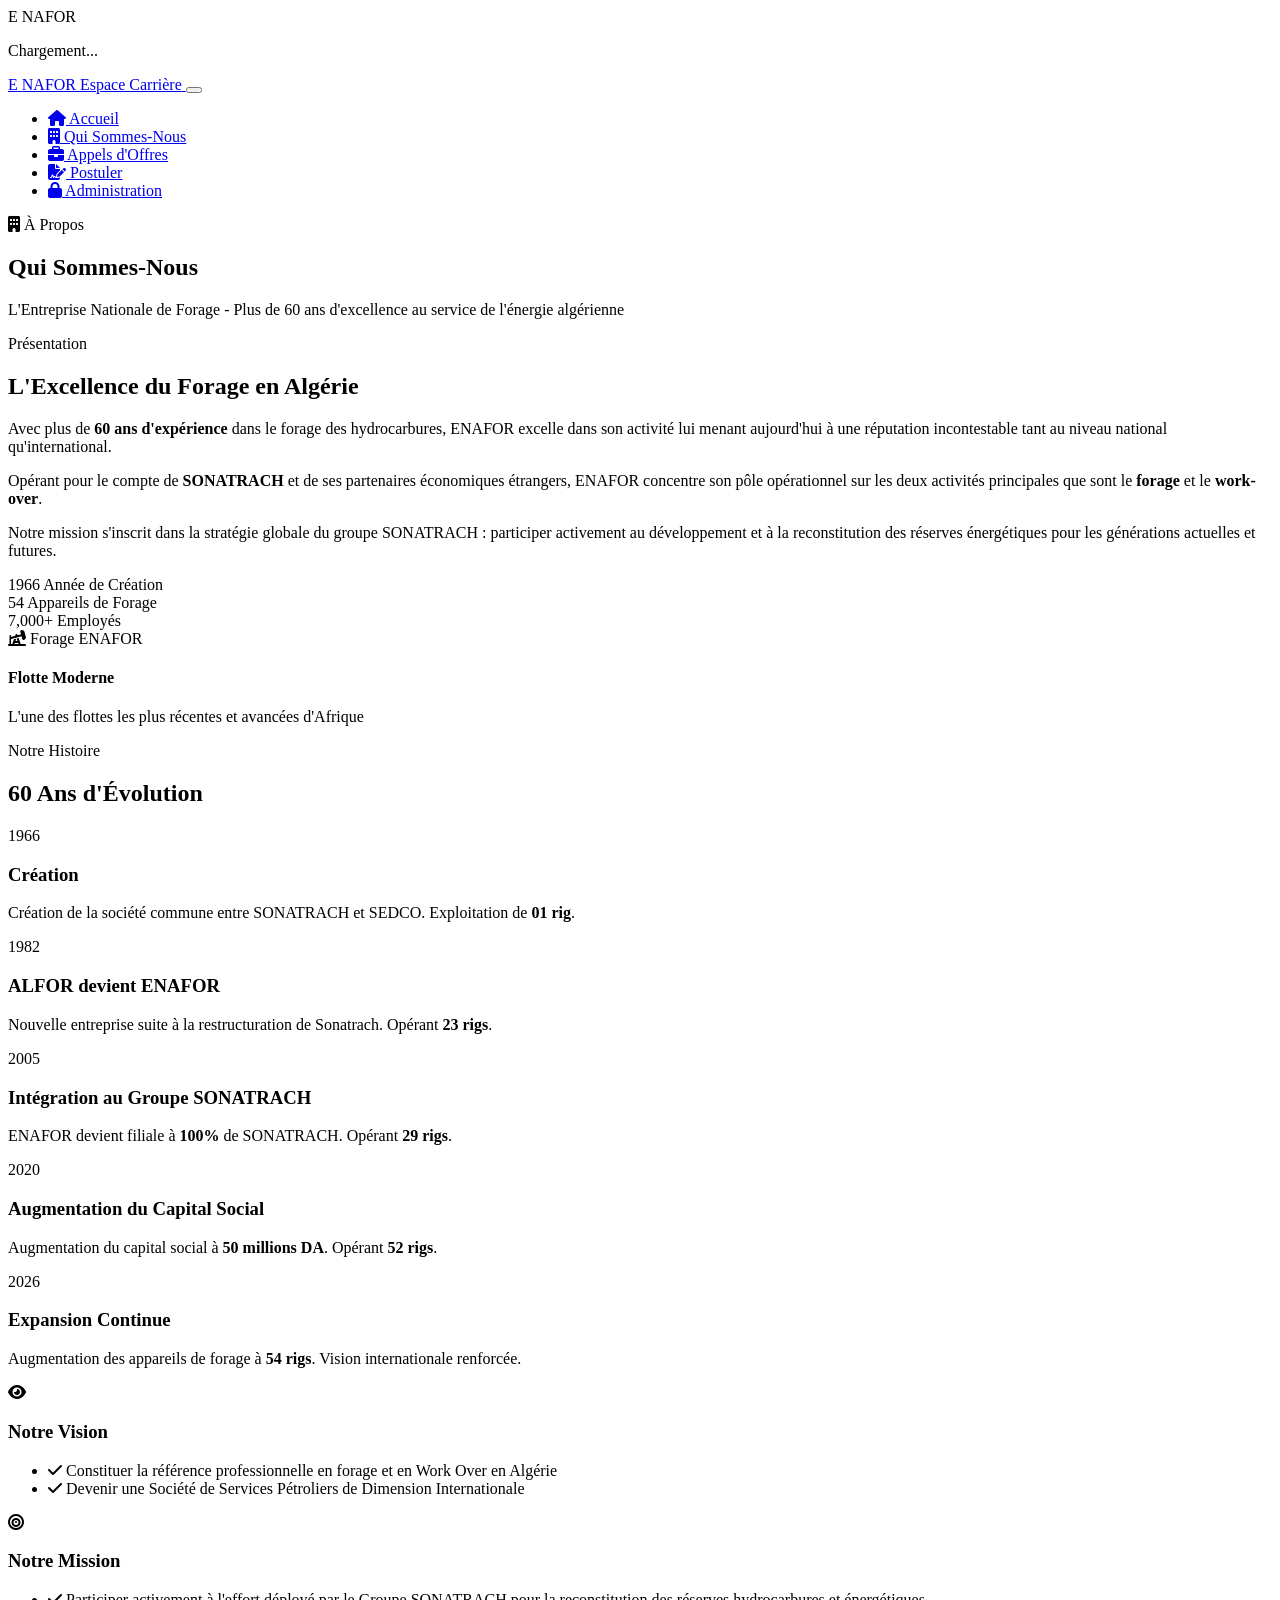
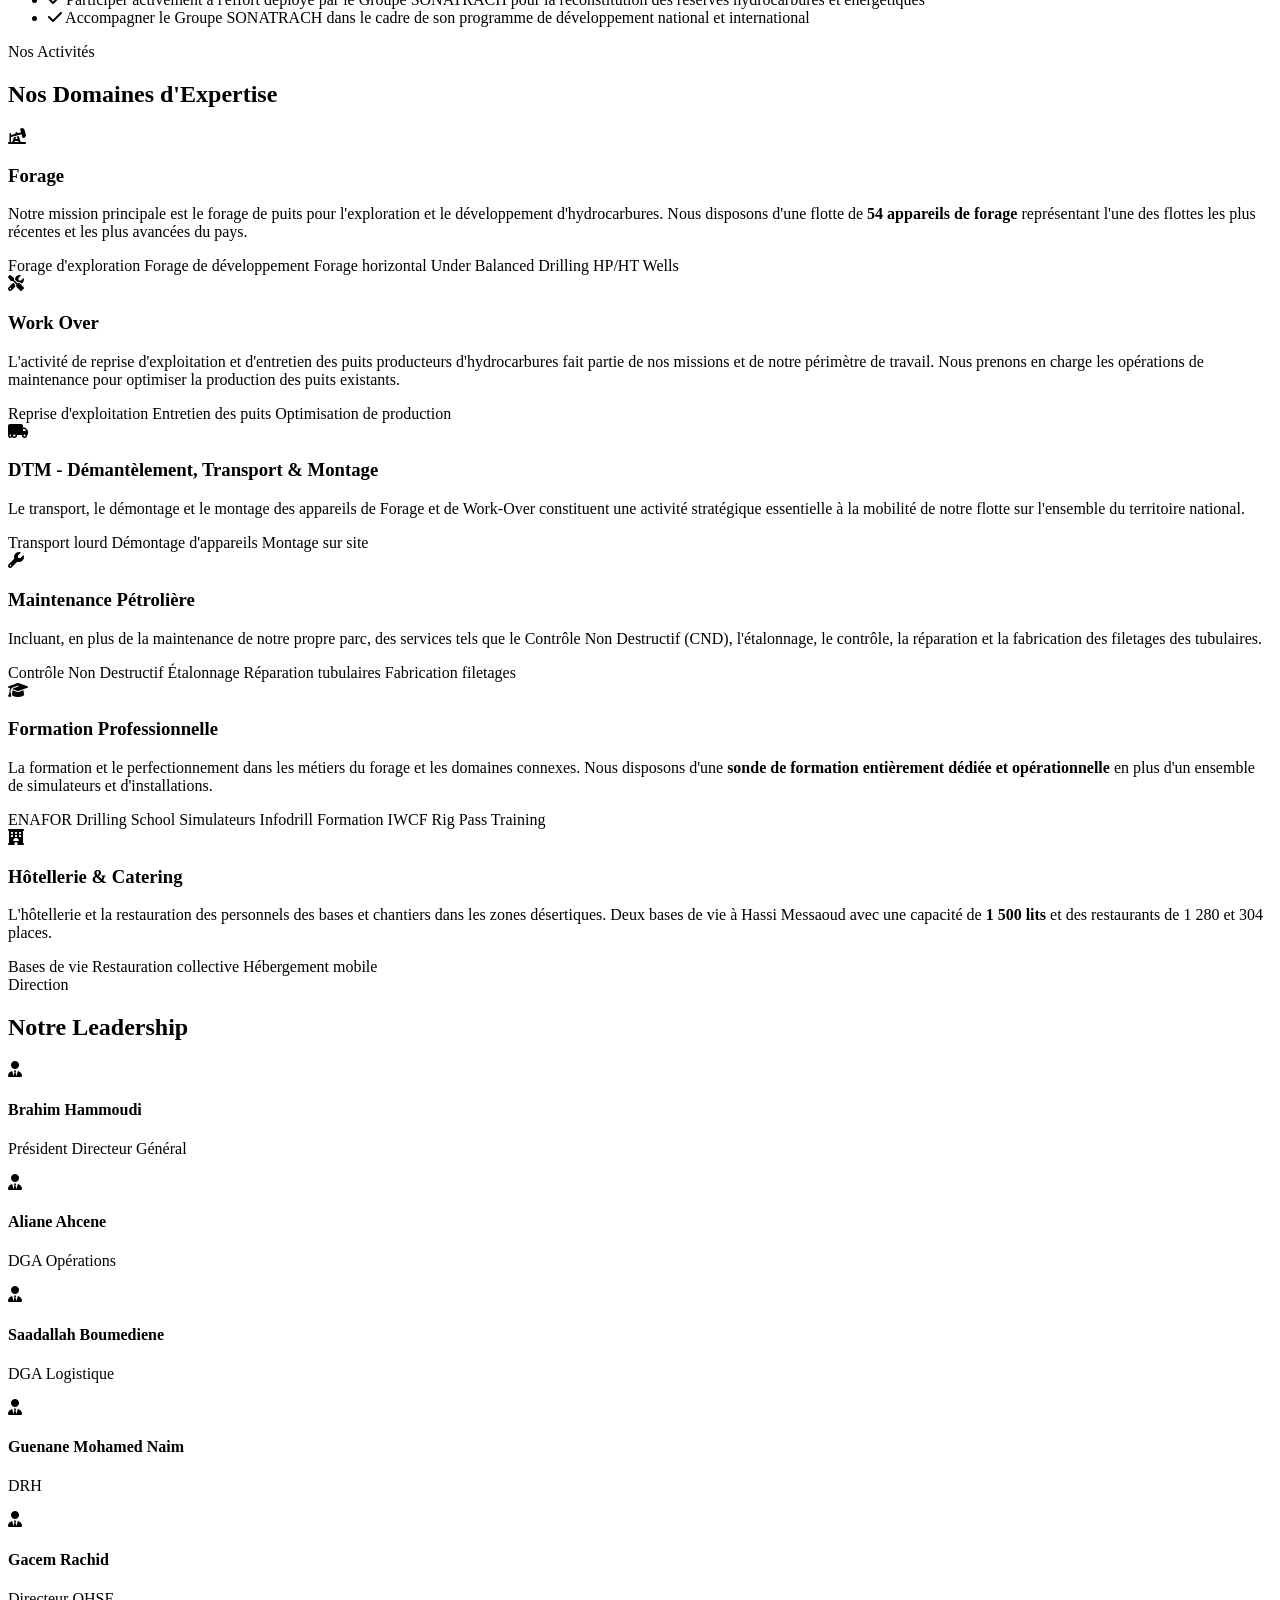
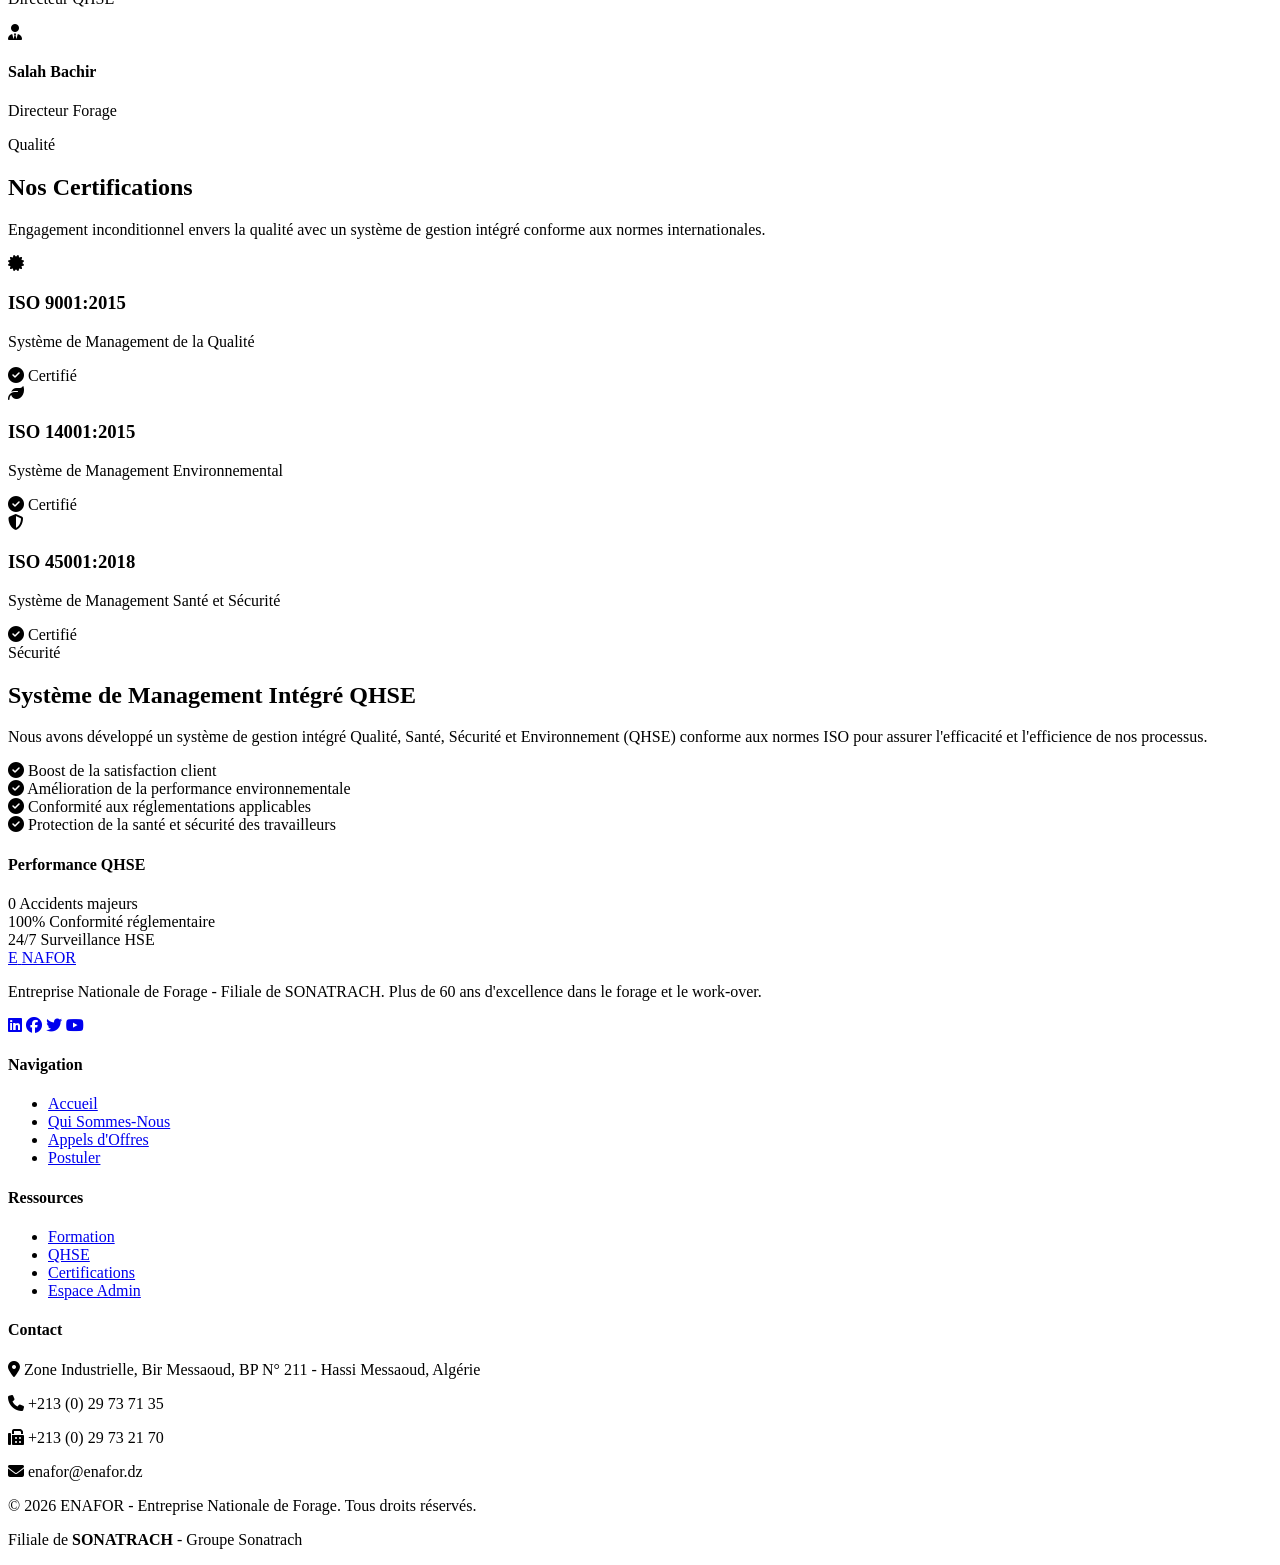
==== about.html @ 288dedeb "Add files via upload" ====
<!DOCTYPE html>
<html lang="fr">
<head>
    <meta charset="UTF-8">
    <meta name="viewport" content="width=device-width, initial-scale=1.0">
    <meta name="description" content="Découvrez ENAFOR - Entreprise Nationale de Forage. Notre histoire, mission, vision et valeurs. Filiale de SONATRACH depuis plus de 60 ans.">
    <meta name="keywords" content="ENAFOR, histoire, mission, vision, valeurs, SONATRACH, forage, Algérie">
    <title>Qui Sommes-Nous | ENAFOR - Espace Carrière</title>
    <link rel="stylesheet" href="css/style.css">
    <link rel="stylesheet" href="https://cdnjs.cloudflare.com/ajax/libs/font-awesome/6.4.0/css/all.min.css">
    <link href="https://fonts.googleapis.com/css2?family=Montserrat:wght@300;400;500;600;700;800&family=Open+Sans:wght@300;400;600;700&display=swap" rel="stylesheet">
</head>
<body>
    <!-- Loading Screen -->
    <div id="loading-screen">
        <div class="loader-container">
            <div class="loader-logo">
                <span class="logo-e">E</span>
                <span class="logo-text">NAFOR</span>
            </div>
            <div class="loader-bar">
                <div class="loader-progress"></div>
            </div>
            <p class="loader-text">Chargement...</p>
        </div>
    </div>

    <!-- Navigation -->
    <nav class="navbar" id="navbar">
        <div class="nav-container">
            <a href="index.html" class="nav-logo">
                <span class="logo-e">E</span>
                <span class="logo-text">NAFOR</span>
                <span class="logo-sub">Espace Carrière</span>
            </a>
            <button class="nav-toggle" id="navToggle" aria-label="Menu">
                <span></span>
                <span></span>
                <span></span>
            </button>
            <ul class="nav-menu" id="navMenu">
                <li><a href="index.html" class="nav-link"><i class="fas fa-home"></i> Accueil</a></li>
                <li><a href="about.html" class="nav-link active"><i class="fas fa-building"></i> Qui Sommes-Nous</a></li>
                <li><a href="offres.html" class="nav-link"><i class="fas fa-briefcase"></i> Appels d'Offres</a></li>
                <li><a href="postuler.html" class="nav-link"><i class="fas fa-file-signature"></i> Postuler</a></li>
                <li><a href="admin.html" class="nav-link admin-link"><i class="fas fa-lock"></i> Administration</a></li>
            </ul>
        </div>
    </nav>

    <!-- Page Header -->
    <section class="page-header">
        <div class="page-header-overlay"></div>
        <div class="container">
            <div class="page-header-content">
                <span class="page-badge"><i class="fas fa-building"></i> À Propos</span>
                <h1>Qui Sommes-Nous</h1>
                <p>L'Entreprise Nationale de Forage - Plus de 60 ans d'excellence au service de l'énergie algérienne</p>
            </div>
        </div>
    </section>

    <!-- About Intro -->
    <section class="about-intro">
        <div class="container">
            <div class="about-intro-grid">
                <div class="about-intro-text">
                    <span class="section-badge">Présentation</span>
                    <h2 class="section-title">L'Excellence du Forage en Algérie</h2>
                    <p class="lead">Avec plus de <strong>60 ans d'expérience</strong> dans le forage des hydrocarbures, ENAFOR excelle dans son activité lui menant aujourd'hui à une réputation incontestable tant au niveau national qu'international.</p>
                    <p>Opérant pour le compte de <strong>SONATRACH</strong> et de ses partenaires économiques étrangers, ENAFOR concentre son pôle opérationnel sur les deux activités principales que sont le <strong>forage</strong> et le <strong>work-over</strong>.</p>
                    <p>Notre mission s'inscrit dans la stratégie globale du groupe SONATRACH : participer activement au développement et à la reconstitution des réserves énergétiques pour les générations actuelles et futures.</p>
                    <div class="about-intro-stats">
                        <div class="intro-stat">
                            <span class="intro-stat-number">1966</span>
                            <span class="intro-stat-label">Année de Création</span>
                        </div>
                        <div class="intro-stat">
                            <span class="intro-stat-number">54</span>
                            <span class="intro-stat-label">Appareils de Forage</span>
                        </div>
                        <div class="intro-stat">
                            <span class="intro-stat-number">7,000+</span>
                            <span class="intro-stat-label">Employés</span>
                        </div>
                    </div>
                </div>
                <div class="about-intro-image">
                    <div class="about-image-card">
                        <div class="about-image-placeholder">
                            <i class="fas fa-oil-well"></i>
                            <span>Forage ENAFOR</span>
                        </div>
                        <div class="about-image-info">
                            <h4>Flotte Moderne</h4>
                            <p>L'une des flottes les plus récentes et avancées d'Afrique</p>
                        </div>
                    </div>
                </div>
            </div>
        </div>
    </section>

    <!-- Timeline -->
    <section class="timeline-section">
        <div class="container">
            <div class="section-header">
                <span class="section-badge">Notre Histoire</span>
                <h2 class="section-title">60 Ans d'Évolution</h2>
            </div>
            <div class="timeline">
                <div class="timeline-item">
                    <div class="timeline-year">1966</div>
                    <div class="timeline-content">
                        <h3>Création</h3>
                        <p>Création de la société commune entre SONATRACH et SEDCO. Exploitation de <strong>01 rig</strong>.</p>
                    </div>
                </div>
                <div class="timeline-item">
                    <div class="timeline-year">1982</div>
                    <div class="timeline-content">
                        <h3>ALFOR devient ENAFOR</h3>
                        <p>Nouvelle entreprise suite à la restructuration de Sonatrach. Opérant <strong>23 rigs</strong>.</p>
                    </div>
                </div>
                <div class="timeline-item">
                    <div class="timeline-year">2005</div>
                    <div class="timeline-content">
                        <h3>Intégration au Groupe SONATRACH</h3>
                        <p>ENAFOR devient filiale à <strong>100%</strong> de SONATRACH. Opérant <strong>29 rigs</strong>.</p>
                    </div>
                </div>
                <div class="timeline-item">
                    <div class="timeline-year">2020</div>
                    <div class="timeline-content">
                        <h3>Augmentation du Capital Social</h3>
                        <p>Augmentation du capital social à <strong>50 millions DA</strong>. Opérant <strong>52 rigs</strong>.</p>
                    </div>
                </div>
                <div class="timeline-item">
                    <div class="timeline-year">2026</div>
                    <div class="timeline-content">
                        <h3>Expansion Continue</h3>
                        <p>Augmentation des appareils de forage à <strong>54 rigs</strong>. Vision internationale renforcée.</p>
                    </div>
                </div>
            </div>
        </div>
    </section>

    <!-- Vision & Mission -->
    <section class="vision-mission">
        <div class="container">
            <div class="vm-grid">
                <div class="vm-card vision-card">
                    <div class="vm-icon"><i class="fas fa-eye"></i></div>
                    <h3>Notre Vision</h3>
                    <ul>
                        <li><i class="fas fa-check"></i> Constituer la référence professionnelle en forage et en Work Over en Algérie</li>
                        <li><i class="fas fa-check"></i> Devenir une Société de Services Pétroliers de Dimension Internationale</li>
                    </ul>
                </div>
                <div class="vm-card mission-card">
                    <div class="vm-icon"><i class="fas fa-bullseye"></i></div>
                    <h3>Notre Mission</h3>
                    <ul>
                        <li><i class="fas fa-check"></i> Participer activement à l'effort déployé par le Groupe SONATRACH pour la reconstitution des réserves hydrocarbures et énergétiques</li>
                        <li><i class="fas fa-check"></i> Accompagner le Groupe SONATRACH dans le cadre de son programme de développement national et international</li>
                    </ul>
                </div>
            </div>
        </div>
    </section>

    <!-- Activities Detail -->
    <section class="activities-detail" id="activites-detail">
        <div class="container">
            <div class="section-header">
                <span class="section-badge">Nos Activités</span>
                <h2 class="section-title">Nos Domaines d'Expertise</h2>
            </div>
            <div class="activity-detail-list">
                <div class="activity-detail-item" id="forage">
                    <div class="activity-detail-icon"><i class="fas fa-oil-well"></i></div>
                    <div class="activity-detail-content">
                        <h3>Forage</h3>
                        <p>Notre mission principale est le forage de puits pour l'exploration et le développement d'hydrocarbures. Nous disposons d'une flotte de <strong>54 appareils de forage</strong> représentant l'une des flottes les plus récentes et les plus avancées du pays.</p>
                        <div class="activity-highlights">
                            <span class="highlight-tag">Forage d'exploration</span>
                            <span class="highlight-tag">Forage de développement</span>
                            <span class="highlight-tag">Forage horizontal</span>
                            <span class="highlight-tag">Under Balanced Drilling</span>
                            <span class="highlight-tag">HP/HT Wells</span>
                        </div>
                    </div>
                </div>
                <div class="activity-detail-item" id="workover">
                    <div class="activity-detail-icon"><i class="fas fa-tools"></i></div>
                    <div class="activity-detail-content">
                        <h3>Work Over</h3>
                        <p>L'activité de reprise d'exploitation et d'entretien des puits producteurs d'hydrocarbures fait partie de nos missions et de notre périmètre de travail. Nous prenons en charge les opérations de maintenance pour optimiser la production des puits existants.</p>
                        <div class="activity-highlights">
                            <span class="highlight-tag">Reprise d'exploitation</span>
                            <span class="highlight-tag">Entretien des puits</span>
                            <span class="highlight-tag">Optimisation de production</span>
                        </div>
                    </div>
                </div>
                <div class="activity-detail-item" id="dtm">
                    <div class="activity-detail-icon"><i class="fas fa-truck-moving"></i></div>
                    <div class="activity-detail-content">
                        <h3>DTM - Démantèlement, Transport & Montage</h3>
                        <p>Le transport, le démontage et le montage des appareils de Forage et de Work-Over constituent une activité stratégique essentielle à la mobilité de notre flotte sur l'ensemble du territoire national.</p>
                        <div class="activity-highlights">
                            <span class="highlight-tag">Transport lourd</span>
                            <span class="highlight-tag">Démontage d'appareils</span>
                            <span class="highlight-tag">Montage sur site</span>
                        </div>
                    </div>
                </div>
                <div class="activity-detail-item" id="maintenance">
                    <div class="activity-detail-icon"><i class="fas fa-wrench"></i></div>
                    <div class="activity-detail-content">
                        <h3>Maintenance Pétrolière</h3>
                        <p>Incluant, en plus de la maintenance de notre propre parc, des services tels que le Contrôle Non Destructif (CND), l'étalonnage, le contrôle, la réparation et la fabrication des filetages des tubulaires.</p>
                        <div class="activity-highlights">
                            <span class="highlight-tag">Contrôle Non Destructif</span>
                            <span class="highlight-tag">Étalonnage</span>
                            <span class="highlight-tag">Réparation tubulaires</span>
                            <span class="highlight-tag">Fabrication filetages</span>
                        </div>
                    </div>
                </div>
                <div class="activity-detail-item" id="formation">
                    <div class="activity-detail-icon"><i class="fas fa-graduation-cap"></i></div>
                    <div class="activity-detail-content">
                        <h3>Formation Professionnelle</h3>
                        <p>La formation et le perfectionnement dans les métiers du forage et les domaines connexes. Nous disposons d'une <strong>sonde de formation entièrement dédiée et opérationnelle</strong> en plus d'un ensemble de simulateurs et d'installations.</p>
                        <div class="activity-highlights">
                            <span class="highlight-tag">ENAFOR Drilling School</span>
                            <span class="highlight-tag">Simulateurs Infodrill</span>
                            <span class="highlight-tag">Formation IWCF</span>
                            <span class="highlight-tag">Rig Pass Training</span>
                        </div>
                    </div>
                </div>
                <div class="activity-detail-item" id="hotellerie">
                    <div class="activity-detail-icon"><i class="fas fa-hotel"></i></div>
                    <div class="activity-detail-content">
                        <h3>Hôtellerie & Catering</h3>
                        <p>L'hôtellerie et la restauration des personnels des bases et chantiers dans les zones désertiques. Deux bases de vie à Hassi Messaoud avec une capacité de <strong>1 500 lits</strong> et des restaurants de 1 280 et 304 places.</p>
                        <div class="activity-highlights">
                            <span class="highlight-tag">Bases de vie</span>
                            <span class="highlight-tag">Restauration collective</span>
                            <span class="highlight-tag">Hébergement mobile</span>
                        </div>
                    </div>
                </div>
            </div>
        </div>
    </section>

    <!-- Leadership -->
    <section class="leadership">
        <div class="container">
            <div class="section-header">
                <span class="section-badge">Direction</span>
                <h2 class="section-title">Notre Leadership</h2>
            </div>
            <div class="leadership-grid">
                <div class="leader-card">
                    <div class="leader-avatar">
                        <i class="fas fa-user-tie"></i>
                    </div>
                    <h4>Brahim Hammoudi</h4>
                    <p>Président Directeur Général</p>
                </div>
                <div class="leader-card">
                    <div class="leader-avatar">
                        <i class="fas fa-user-tie"></i>
                    </div>
                    <h4>Aliane Ahcene</h4>
                    <p>DGA Opérations</p>
                </div>
                <div class="leader-card">
                    <div class="leader-avatar">
                        <i class="fas fa-user-tie"></i>
                    </div>
                    <h4>Saadallah Boumediene</h4>
                    <p>DGA Logistique</p>
                </div>
                <div class="leader-card">
                    <div class="leader-avatar">
                        <i class="fas fa-user-tie"></i>
                    </div>
                    <h4>Guenane Mohamed Naim</h4>
                    <p>DRH</p>
                </div>
                <div class="leader-card">
                    <div class="leader-avatar">
                        <i class="fas fa-user-tie"></i>
                    </div>
                    <h4>Gacem Rachid</h4>
                    <p>Directeur QHSE</p>
                </div>
                <div class="leader-card">
                    <div class="leader-avatar">
                        <i class="fas fa-user-tie"></i>
                    </div>
                    <h4>Salah Bachir</h4>
                    <p>Directeur Forage</p>
                </div>
            </div>
        </div>
    </section>

    <!-- Certifications -->
    <section class="certifications-section" id="certifications">
        <div class="container">
            <div class="section-header">
                <span class="section-badge">Qualité</span>
                <h2 class="section-title">Nos Certifications</h2>
                <p class="section-desc">Engagement inconditionnel envers la qualité avec un système de gestion intégré conforme aux normes internationales.</p>
            </div>
            <div class="certifications-grid">
                <div class="certification-card">
                    <div class="cert-icon"><i class="fas fa-certificate"></i></div>
                    <h3>ISO 9001:2015</h3>
                    <p>Système de Management de la Qualité</p>
                    <span class="cert-status active"><i class="fas fa-check-circle"></i> Certifié</span>
                </div>
                <div class="certification-card">
                    <div class="cert-icon"><i class="fas fa-leaf"></i></div>
                    <h3>ISO 14001:2015</h3>
                    <p>Système de Management Environnemental</p>
                    <span class="cert-status active"><i class="fas fa-check-circle"></i> Certifié</span>
                </div>
                <div class="certification-card">
                    <div class="cert-icon"><i class="fas fa-shield-alt"></i></div>
                    <h3>ISO 45001:2018</h3>
                    <p>Système de Management Santé et Sécurité</p>
                    <span class="cert-status active"><i class="fas fa-check-circle"></i> Certifié</span>
                </div>
            </div>
        </div>
    </section>

    <!-- QHSE -->
    <section class="qhse-section" id="qhse">
        <div class="container">
            <div class="qhse-grid">
                <div class="qhse-content">
                    <span class="section-badge">Sécurité</span>
                    <h2 class="section-title">Système de Management Intégré QHSE</h2>
                    <p>Nous avons développé un système de gestion intégré Qualité, Santé, Sécurité et Environnement (QHSE) conforme aux normes ISO pour assurer l'efficacité et l'efficience de nos processus.</p>
                    <div class="qhse-points">
                        <div class="qhse-point">
                            <i class="fas fa-check-circle"></i>
                            <span>Boost de la satisfaction client</span>
                        </div>
                        <div class="qhse-point">
                            <i class="fas fa-check-circle"></i>
                            <span>Amélioration de la performance environnementale</span>
                        </div>
                        <div class="qhse-point">
                            <i class="fas fa-check-circle"></i>
                            <span>Conformité aux réglementations applicables</span>
                        </div>
                        <div class="qhse-point">
                            <i class="fas fa-check-circle"></i>
                            <span>Protection de la santé et sécurité des travailleurs</span>
                        </div>
                    </div>
                </div>
                <div class="qhse-image">
                    <div class="qhse-stats-box">
                        <h4>Performance QHSE</h4>
                        <div class="qhse-stat">
                            <span class="qhse-stat-number">0</span>
                            <span class="qhse-stat-label">Accidents majeurs</span>
                        </div>
                        <div class="qhse-stat">
                            <span class="qhse-stat-number">100%</span>
                            <span class="qhse-stat-label">Conformité réglementaire</span>
                        </div>
                        <div class="qhse-stat">
                            <span class="qhse-stat-number">24/7</span>
                            <span class="qhse-stat-label">Surveillance HSE</span>
                        </div>
                    </div>
                </div>
            </div>
        </div>
    </section>

    <!-- Footer -->
    <footer class="footer">
        <div class="container">
            <div class="footer-grid">
                <div class="footer-brand">
                    <a href="index.html" class="footer-logo">
                        <span class="logo-e">E</span>
                        <span class="logo-text">NAFOR</span>
                    </a>
                    <p class="footer-desc">Entreprise Nationale de Forage - Filiale de SONATRACH. Plus de 60 ans d'excellence dans le forage et le work-over.</p>
                    <div class="footer-social">
                        <a href="#" aria-label="LinkedIn"><i class="fab fa-linkedin"></i></a>
                        <a href="#" aria-label="Facebook"><i class="fab fa-facebook"></i></a>
                        <a href="#" aria-label="Twitter"><i class="fab fa-twitter"></i></a>
                        <a href="#" aria-label="YouTube"><i class="fab fa-youtube"></i></a>
                    </div>
                </div>
                <div class="footer-links">
                    <h4>Navigation</h4>
                    <ul>
                        <li><a href="index.html">Accueil</a></li>
                        <li><a href="about.html">Qui Sommes-Nous</a></li>
                        <li><a href="offres.html">Appels d'Offres</a></li>
                        <li><a href="postuler.html">Postuler</a></li>
                    </ul>
                </div>
                <div class="footer-links">
                    <h4>Ressources</h4>
                    <ul>
                        <li><a href="about.html#formation">Formation</a></li>
                        <li><a href="about.html#qhse">QHSE</a></li>
                        <li><a href="about.html#certifications">Certifications</a></li>
                        <li><a href="admin.html">Espace Admin</a></li>
                    </ul>
                </div>
                <div class="footer-contact">
                    <h4>Contact</h4>
                    <p><i class="fas fa-map-marker-alt"></i> Zone Industrielle, Bir Messaoud, BP N° 211 - Hassi Messaoud, Algérie</p>
                    <p><i class="fas fa-phone"></i> +213 (0) 29 73 71 35</p>
                    <p><i class="fas fa-fax"></i> +213 (0) 29 73 21 70</p>
                    <p><i class="fas fa-envelope"></i> enafor@enafor.dz</p>
                </div>
            </div>
            <div class="footer-bottom">
                <p>&copy; 2026 ENAFOR - Entreprise Nationale de Forage. Tous droits réservés.</p>
                <p class="footer-sonatrach">Filiale de <strong>SONATRACH</strong> - Groupe Sonatrach</p>
            </div>
        </div>
    </footer>

    <script src="js/main.js"></script>
</body>
</html>
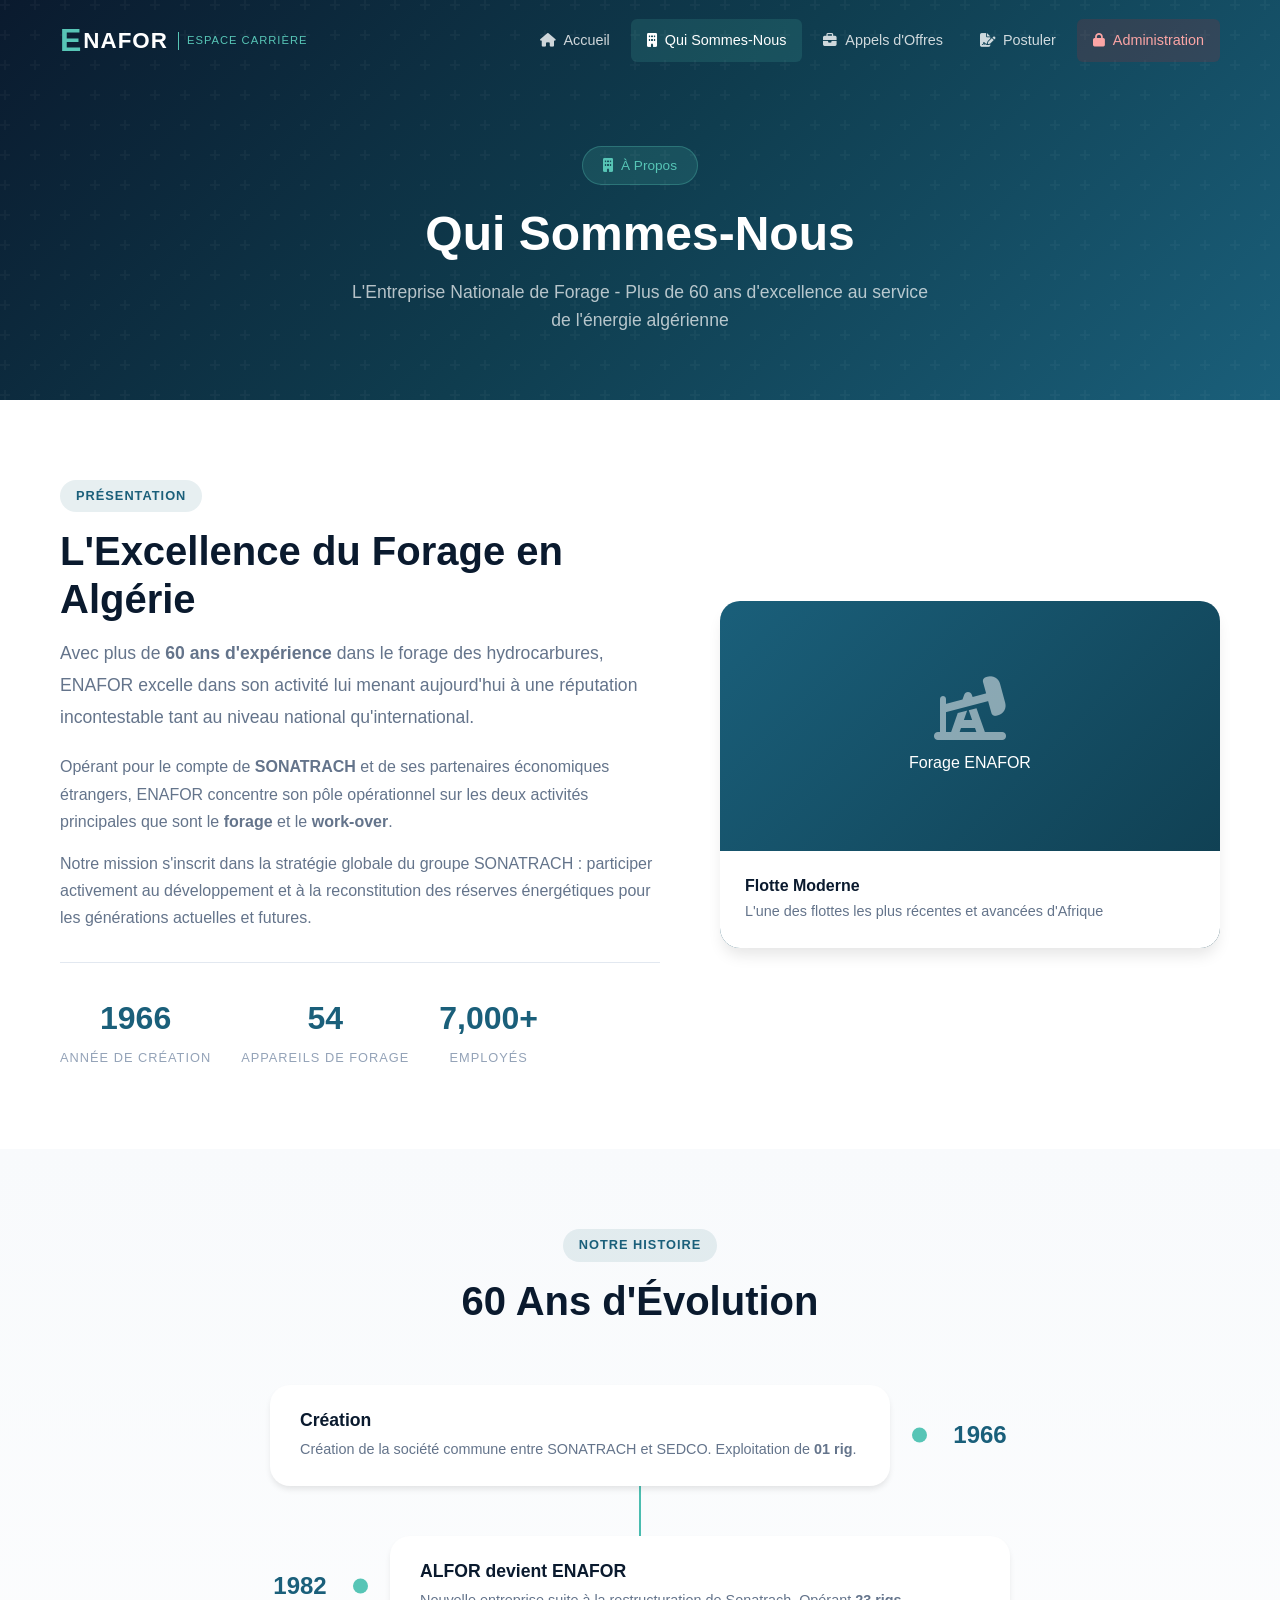
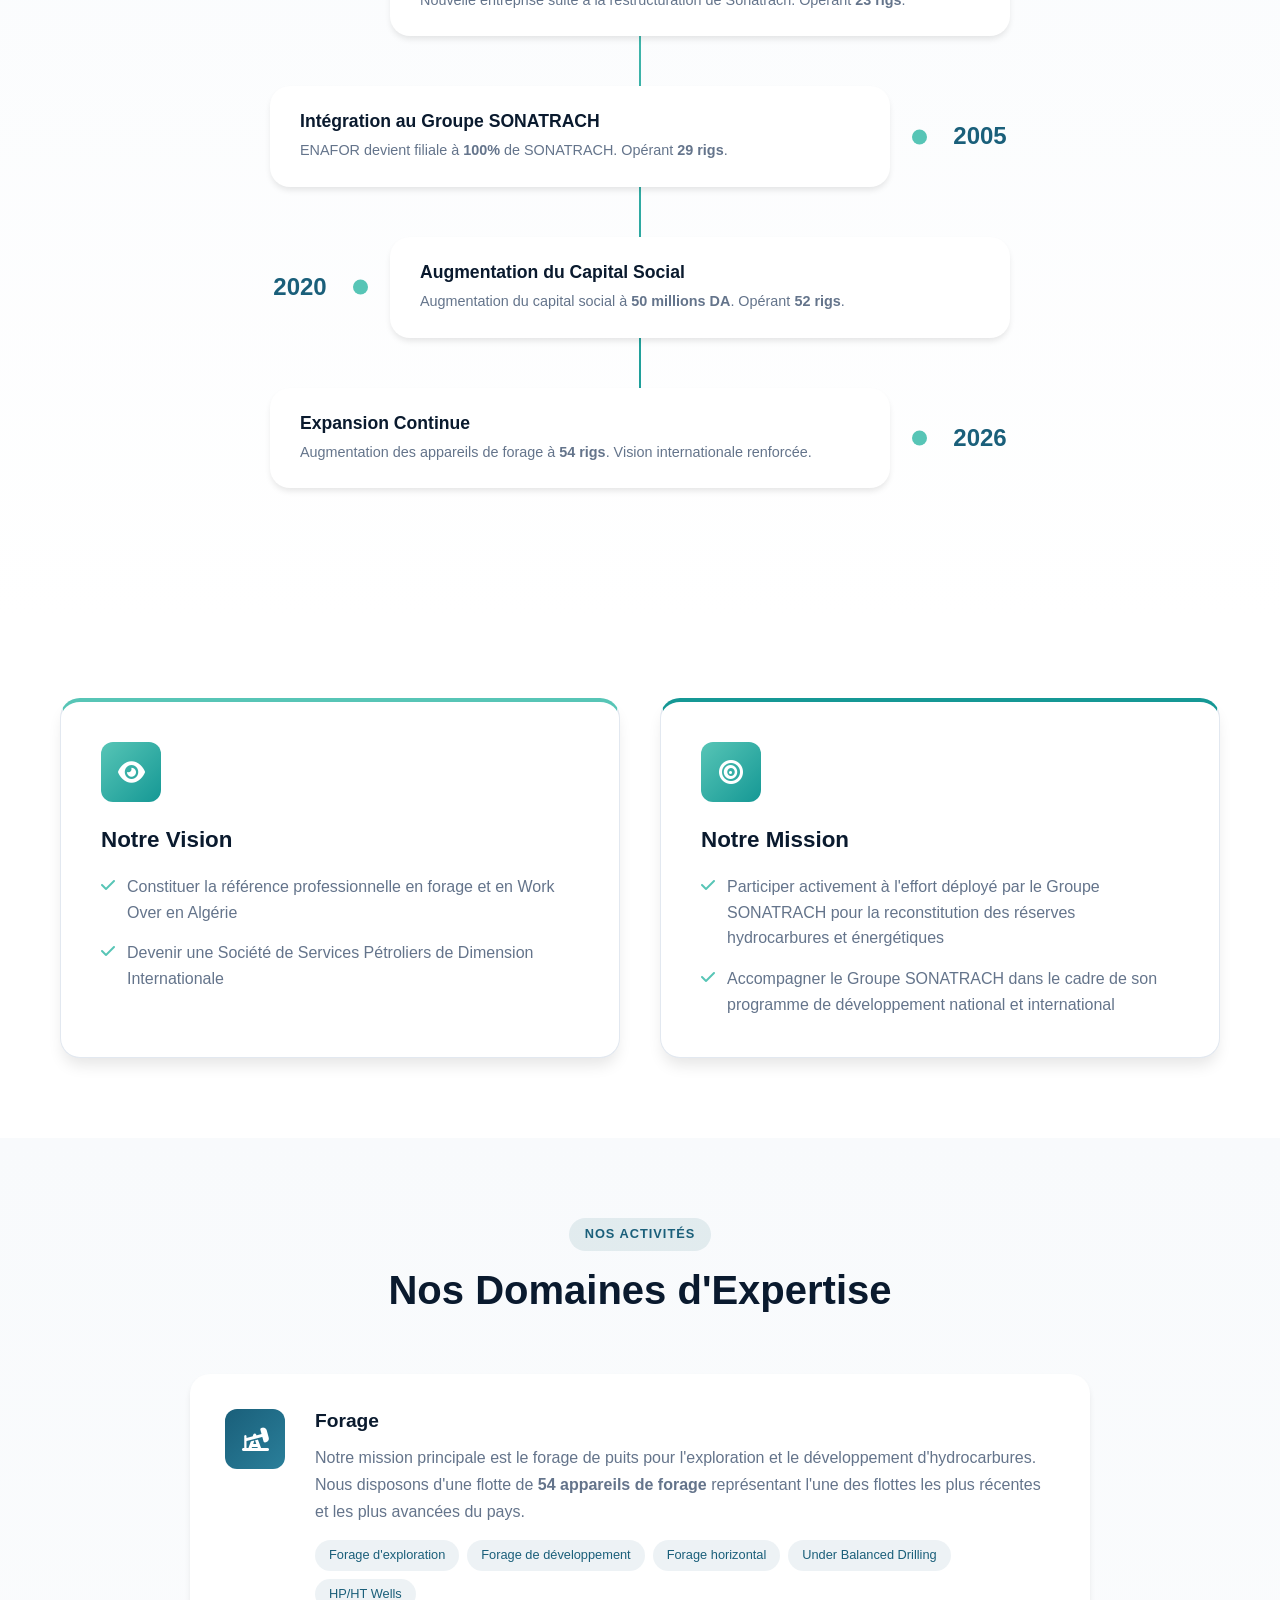
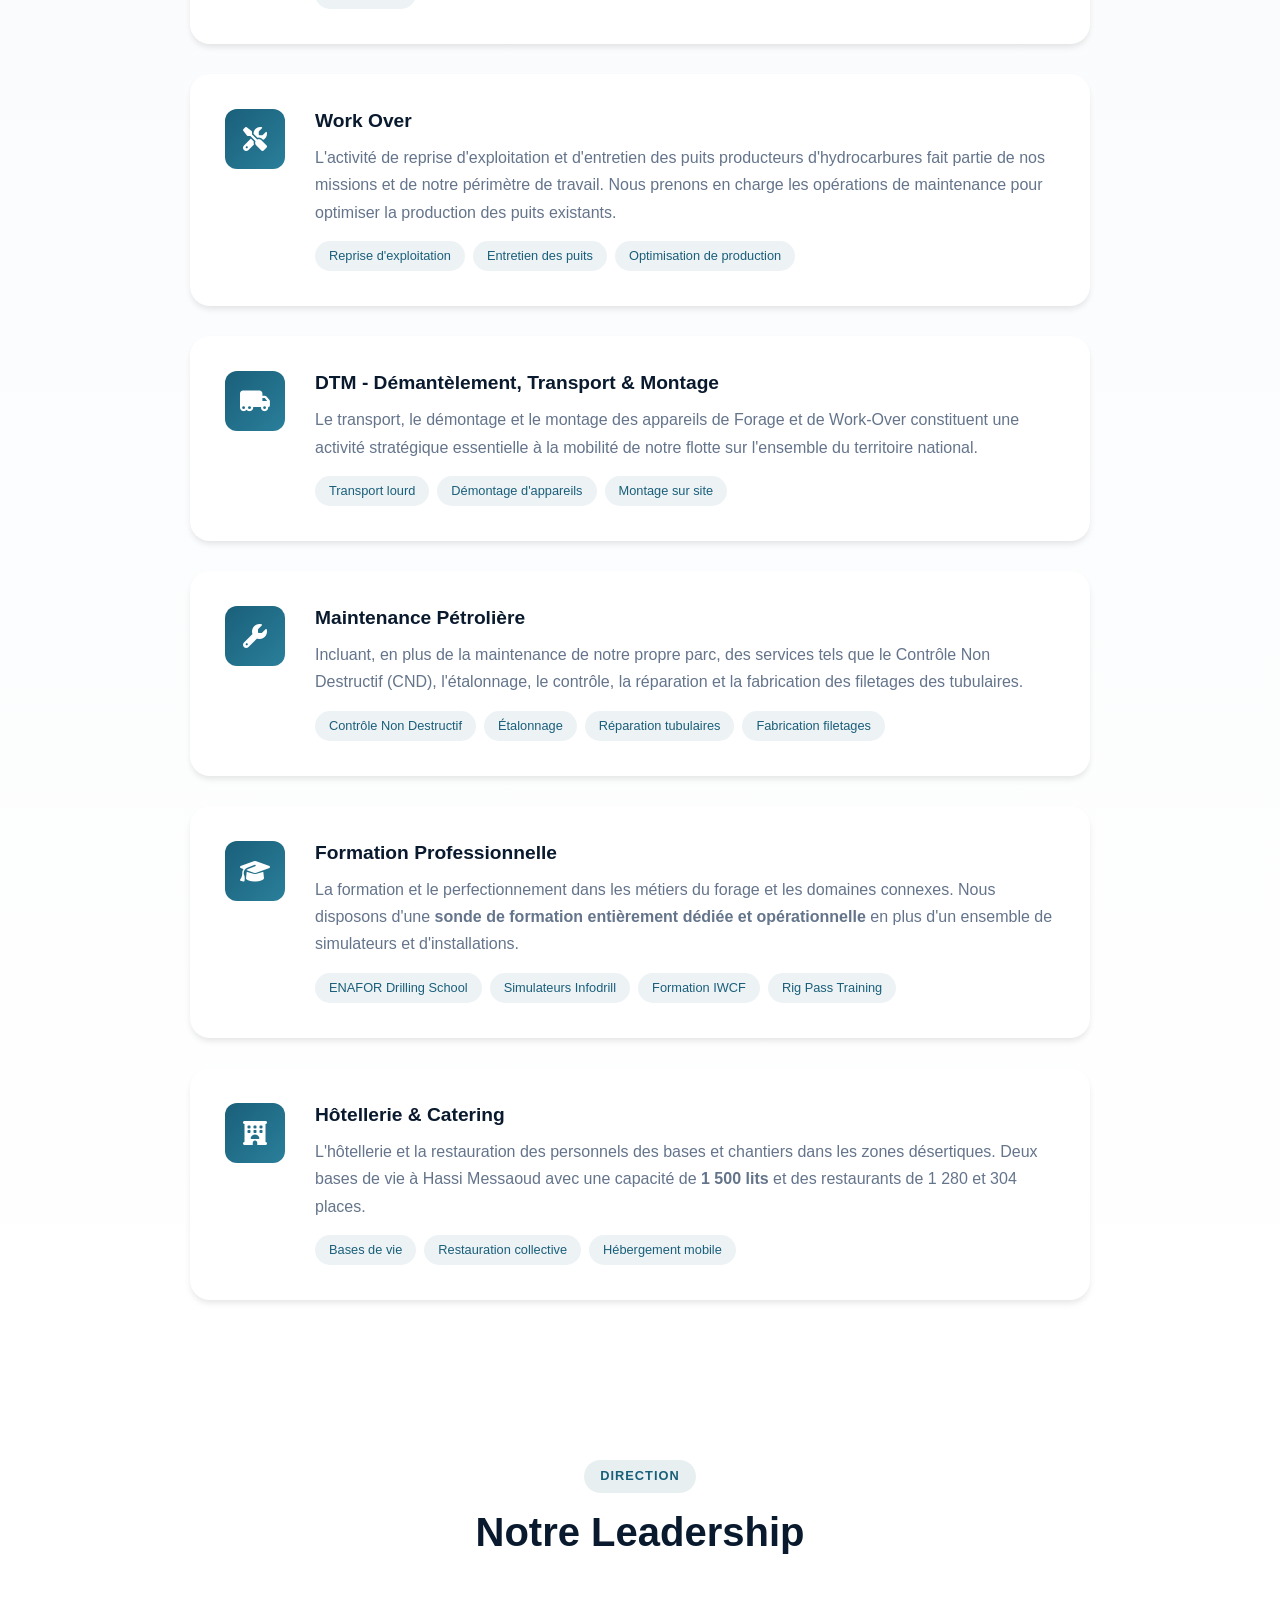
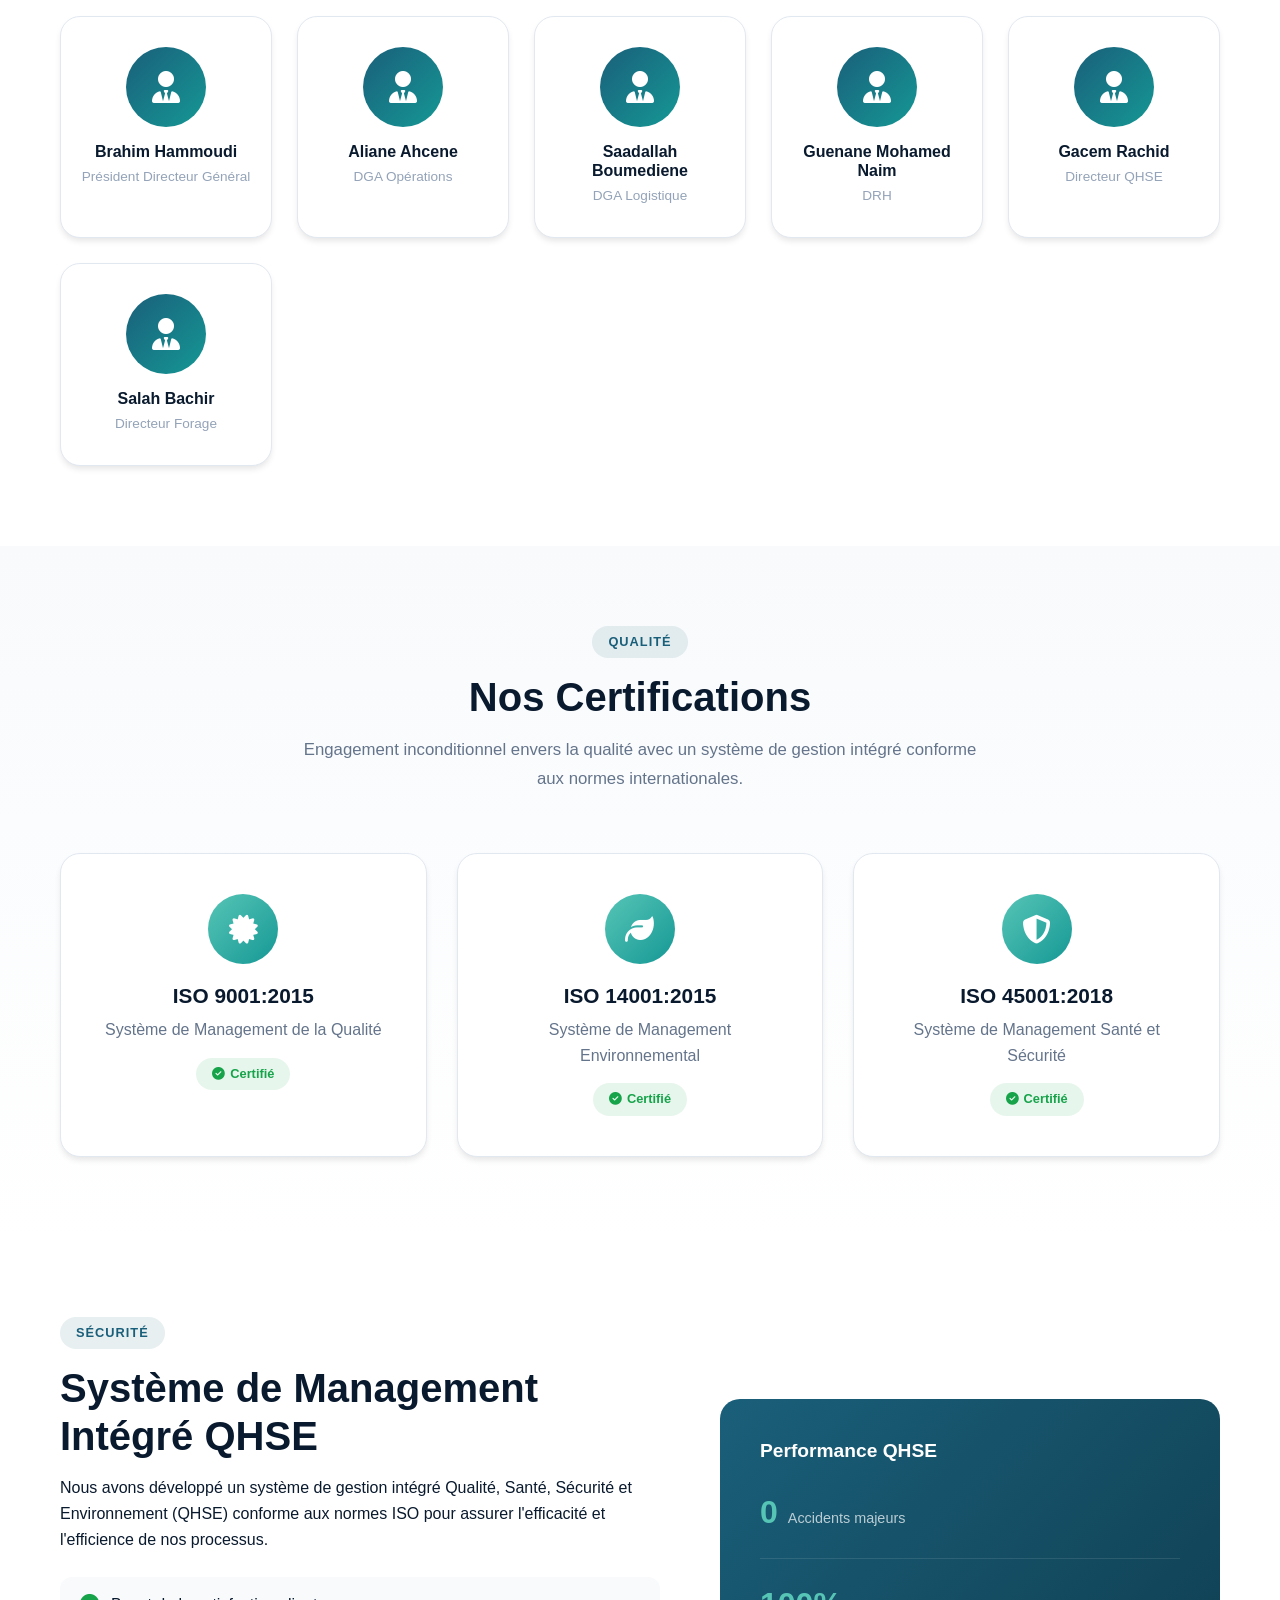
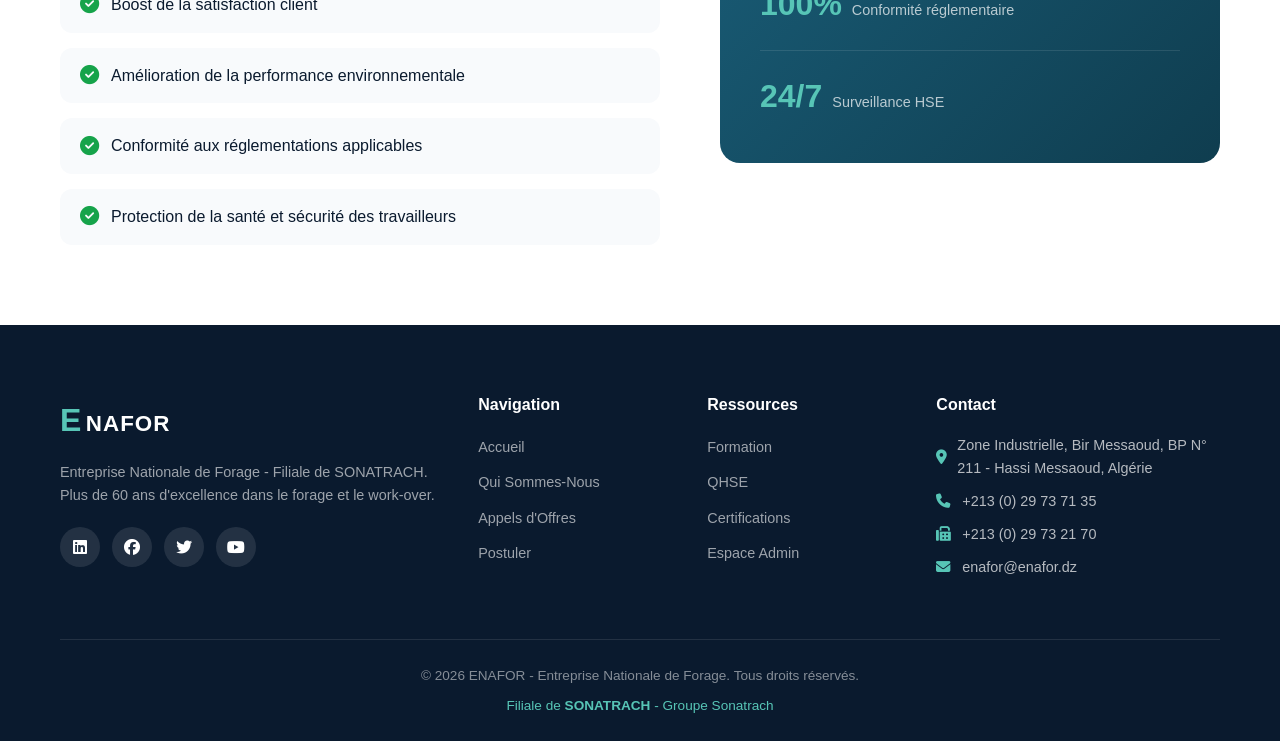
==== commit c34e4ecb: "Update stylesheet and script paths in about.html" ====
--- a/about.html
+++ b/about.html
@@ -6,7 +6,7 @@
     <meta name="description" content="Découvrez ENAFOR - Entreprise Nationale de Forage. Notre histoire, mission, vision et valeurs. Filiale de SONATRACH depuis plus de 60 ans.">
     <meta name="keywords" content="ENAFOR, histoire, mission, vision, valeurs, SONATRACH, forage, Algérie">
     <title>Qui Sommes-Nous | ENAFOR - Espace Carrière</title>
-    <link rel="stylesheet" href="css/style.css">
+    <link rel="stylesheet" href="style.css">
     <link rel="stylesheet" href="https://cdnjs.cloudflare.com/ajax/libs/font-awesome/6.4.0/css/all.min.css">
     <link href="https://fonts.googleapis.com/css2?family=Montserrat:wght@300;400;500;600;700;800&family=Open+Sans:wght@300;400;600;700&display=swap" rel="stylesheet">
 </head>
@@ -443,6 +443,6 @@
         </div>
     </footer>
 
-    <script src="js/main.js"></script>
+    <script src="main.js"></script>
 </body>
-</html>+</html>
--- a/style.css
+++ b/style.css
@@ -0,0 +1,519 @@
+/* ENAFOR - Espace Carriere */
+:root{--primary:#1a5f7a;--primary-dark:#0f3d4f;--primary-light:#2a7f9a;--secondary:#57c5b6;--accent:#159895;--dark:#0a1a2e;--light:#f8fafc;--light-gray:#e2e8f0;--gray:#94a3b8;--gray-dark:#64748b;--white:#ffffff;--danger:#dc2626;--warning:#f59e0b;--success:#16a34a;--info:#3b82f6;--font-heading:'Montserrat',sans-serif;--font-body:'Open Sans',sans-serif;--shadow:0 4px 6px -1px rgba(0,0,0,0.1);--shadow-lg:0 10px 15px -3px rgba(0,0,0,0.1);--shadow-xl:0 20px 25px -5px rgba(0,0,0,0.1);--radius-sm:6px;--radius:12px;--radius-lg:20px;--radius-xl:30px;--transition:all 0.3s cubic-bezier(0.4,0,0.2,1)}
+*,*::before,*::after{margin:0;padding:0;box-sizing:border-box}
+html{scroll-behavior:smooth;font-size:16px}
+body{font-family:var(--font-body);color:var(--dark);background:var(--light);line-height:1.6;overflow-x:hidden}
+h1,h2,h3,h4,h5,h6{font-family:var(--font-heading);font-weight:700;line-height:1.2;color:var(--dark)}
+a{text-decoration:none;color:inherit;transition:var(--transition)}
+ul{list-style:none}
+.container{max-width:1200px;margin:0 auto;padding:0 20px}
+.text-center{text-align:center}
+
+/* Loading */
+#loading-screen{position:fixed;top:0;left:0;width:100%;height:100%;background:var(--dark);display:flex;align-items:center;justify-content:center;z-index:9999;transition:opacity 0.5s ease,visibility 0.5s ease}
+#loading-screen.hidden{opacity:0;visibility:hidden;pointer-events:none}
+.loader-container{text-align:center}
+.loader-logo{margin-bottom:30px}
+.loader-logo .logo-e{font-family:var(--font-heading);font-size:4rem;font-weight:800;color:var(--secondary)}
+.loader-logo .logo-text{font-family:var(--font-heading);font-size:2.5rem;font-weight:700;color:var(--white);letter-spacing:2px}
+.loader-bar{width:200px;height:4px;background:rgba(255,255,255,0.1);border-radius:2px;margin:0 auto 15px;overflow:hidden}
+.loader-progress{width:0%;height:100%;background:linear-gradient(90deg,var(--secondary),var(--accent));border-radius:2px;animation:loadingProgress 2s ease-in-out forwards}
+@keyframes loadingProgress{0%{width:0%}50%{width:70%}100%{width:100%}}
+.loader-text{color:var(--gray);font-size:0.9rem;letter-spacing:2px;text-transform:uppercase}
+
+/* Nav */
+.navbar{position:fixed;top:0;left:0;width:100%;z-index:1000;background:transparent;transition:var(--transition);padding:15px 0}
+.navbar.scrolled{background:rgba(10,26,46,0.95);backdrop-filter:blur(20px);padding:10px 0;box-shadow:var(--shadow)}
+.nav-container{max-width:1200px;margin:0 auto;padding:0 20px;display:flex;align-items:center;justify-content:space-between}
+.nav-logo{display:flex;align-items:center;gap:2px}
+.logo-e{font-family:var(--font-heading);font-size:2rem;font-weight:800;color:var(--secondary)}
+.logo-text{font-family:var(--font-heading);font-size:1.4rem;font-weight:700;color:var(--white);letter-spacing:1px}
+.logo-sub{font-family:var(--font-body);font-size:0.7rem;color:var(--secondary);margin-left:8px;padding-left:8px;border-left:1px solid var(--secondary);font-weight:500;text-transform:uppercase;letter-spacing:1px}
+.nav-menu{display:flex;align-items:center;gap:5px}
+.nav-link{color:rgba(255,255,255,0.8);padding:10px 16px;border-radius:var(--radius-sm);font-size:0.9rem;font-weight:500;display:flex;align-items:center;gap:8px;transition:var(--transition)}
+.nav-link:hover,.nav-link.active{color:var(--white);background:rgba(87,197,182,0.15)}
+.nav-link i{font-size:0.85rem}
+.nav-link.admin-link{background:rgba(220,38,38,0.15);color:#fca5a5}
+.nav-link.admin-link:hover{background:rgba(220,38,38,0.3);color:#fecaca}
+.nav-toggle{display:none;flex-direction:column;gap:5px;background:none;border:none;cursor:pointer;padding:5px}
+.nav-toggle span{display:block;width:25px;height:2px;background:var(--white);border-radius:2px;transition:var(--transition)}
+
+/* Hero */
+.hero{position:relative;min-height:100vh;display:flex;align-items:center;justify-content:center;background:linear-gradient(135deg,var(--dark) 0%,var(--primary-dark) 50%,var(--primary) 100%);overflow:hidden;padding:120px 20px 80px}
+.hero::before{content:'';position:absolute;top:0;left:0;width:100%;height:100%;background:radial-gradient(circle at 20% 80%,rgba(87,197,182,0.1) 0%,transparent 50%),radial-gradient(circle at 80% 20%,rgba(21,152,149,0.1) 0%,transparent 50%)}
+.hero-overlay{position:absolute;top:0;left:0;width:100%;height:100%;background:url("data:image/svg+xml,%3Csvg width='60' height='60' viewBox='0 0 60 60' xmlns='http://www.w3.org/2000/svg'%3E%3Cg fill='none' fill-rule='evenodd'%3E%3Cg fill='%23ffffff' fill-opacity='0.03'%3E%3Cpath d='M36 34v-4h-2v4h-4v2h4v4h2v-4h4v-2h-4zm0-30V0h-2v4h-4v2h4v4h2V6h4V4h-4zM6 34v-4H4v4H0v2h4v4h2v-4h4v-2H6zM6 4V0H4v4H0v2h4v4h2V6h4V4H6z'/%3E%3C/g%3E%3C/g%3E%3C/svg%3E")}
+.hero-content{position:relative;z-index:2;text-align:center;max-width:900px}
+.hero-badge{display:inline-flex;align-items:center;gap:8px;background:rgba(87,197,182,0.15);border:1px solid rgba(87,197,182,0.3);color:var(--secondary);padding:8px 20px;border-radius:var(--radius-xl);font-size:0.85rem;font-weight:500;margin-bottom:30px;animation:fadeInDown 0.8s ease}
+.hero-badge i{color:var(--warning)}
+.hero-title{margin-bottom:25px}
+.title-line{display:block;font-family:var(--font-heading);font-size:clamp(2rem,5vw,3.5rem);font-weight:800;color:var(--white);line-height:1.1;animation:fadeInUp 0.8s ease 0.2s both}
+.title-line.highlight{background:linear-gradient(135deg,var(--secondary),var(--accent));-webkit-background-clip:text;-webkit-text-fill-color:transparent;background-clip:text}
+.hero-subtitle{font-size:1.1rem;color:rgba(255,255,255,0.7);max-width:700px;margin:0 auto 40px;line-height:1.7;animation:fadeInUp 0.8s ease 0.4s both}
+.hero-stats{display:flex;justify-content:center;gap:40px;margin-bottom:50px;flex-wrap:wrap;animation:fadeInUp 0.8s ease 0.6s both}
+.stat-item{text-align:center}
+.stat-number{display:block;font-family:var(--font-heading);font-size:2.5rem;font-weight:800;color:var(--secondary);line-height:1}
+.stat-label{display:block;font-size:0.8rem;color:rgba(255,255,255,0.6);margin-top:5px;text-transform:uppercase;letter-spacing:1px}
+.hero-buttons{display:flex;gap:15px;justify-content:center;flex-wrap:wrap;animation:fadeInUp 0.8s ease 0.8s both}
+.hero-scroll{position:absolute;bottom:30px;left:50%;transform:translateX(-50%);animation:bounce 2s infinite}
+.hero-scroll a{color:rgba(255,255,255,0.5);font-size:1.5rem}
+.hero-scroll a:hover{color:var(--secondary)}
+@keyframes bounce{0%,20%,50%,80%,100%{transform:translateX(-50%) translateY(0)}40%{transform:translateX(-50%) translateY(-10px)}60%{transform:translateX(-50%) translateY(-5px)}}
+
+/* Buttons */
+.btn{display:inline-flex;align-items:center;justify-content:center;gap:8px;padding:12px 28px;border-radius:var(--radius);font-family:var(--font-heading);font-size:0.9rem;font-weight:600;cursor:pointer;border:2px solid transparent;transition:var(--transition);text-transform:uppercase;letter-spacing:0.5px}
+.btn-primary{background:linear-gradient(135deg,var(--secondary),var(--accent));color:var(--white)}
+.btn-primary:hover{transform:translateY(-2px);box-shadow:0 10px 30px rgba(87,197,182,0.3)}
+.btn-secondary{background:transparent;color:var(--white);border-color:rgba(255,255,255,0.3)}
+.btn-secondary:hover{background:rgba(255,255,255,0.1);border-color:var(--white)}
+.btn-outline{background:transparent;color:var(--primary);border-color:var(--primary)}
+.btn-outline:hover{background:var(--primary);color:var(--white)}
+.btn-white{background:var(--white);color:var(--primary)}
+.btn-white:hover{background:var(--light);transform:translateY(-2px)}
+.btn-outline-white{background:transparent;color:var(--white);border-color:var(--white)}
+.btn-outline-white:hover{background:var(--white);color:var(--primary)}
+.btn-large{padding:15px 35px;font-size:1rem}
+.btn-block{width:100%}
+.btn-sm{padding:8px 16px;font-size:0.8rem}
+.btn-danger{background:var(--danger);color:var(--white);border-color:var(--danger)}
+.btn-danger:hover{background:#b91c1c}
+
+/* Sections */
+.section-header{text-align:center;margin-bottom:60px;max-width:700px;margin-left:auto;margin-right:auto}
+.section-badge{display:inline-block;background:rgba(26,95,122,0.1);color:var(--primary);padding:6px 16px;border-radius:var(--radius-xl);font-size:0.8rem;font-weight:600;text-transform:uppercase;letter-spacing:1px;margin-bottom:15px}
+.section-title{font-size:clamp(1.8rem,4vw,2.5rem);margin-bottom:15px;color:var(--dark)}
+.section-desc{color:var(--gray-dark);font-size:1.05rem;line-height:1.7}
+
+/* Activities */
+.activities{padding:100px 0;background:var(--white)}
+.activities-grid{display:grid;grid-template-columns:repeat(auto-fit,minmax(300px,1fr));gap:30px}
+.activity-card{background:var(--white);border:1px solid var(--light-gray);border-radius:var(--radius-lg);padding:35px 30px;transition:var(--transition);position:relative;overflow:hidden}
+.activity-card::before{content:'';position:absolute;top:0;left:0;width:100%;height:4px;background:linear-gradient(90deg,var(--secondary),var(--accent));transform:scaleX(0);transform-origin:left;transition:var(--transition)}
+.activity-card:hover{transform:translateY(-5px);box-shadow:var(--shadow-lg);border-color:transparent}
+.activity-card:hover::before{transform:scaleX(1)}
+.activity-icon{width:60px;height:60px;background:linear-gradient(135deg,var(--primary),var(--primary-light));border-radius:var(--radius);display:flex;align-items:center;justify-content:center;margin-bottom:20px}
+.activity-icon i{font-size:1.5rem;color:var(--white)}
+.activity-card h3{font-size:1.2rem;margin-bottom:12px;color:var(--dark)}
+.activity-card p{color:var(--gray-dark);font-size:0.95rem;line-height:1.6;margin-bottom:20px}
+.activity-link{color:var(--primary);font-weight:600;font-size:0.9rem;display:inline-flex;align-items:center;gap:5px}
+.activity-link:hover{color:var(--accent);gap:10px}
+
+/* Latest Offers */
+.latest-offers{padding:100px 0;background:linear-gradient(180deg,var(--light) 0%,var(--white) 100%)}
+.offers-grid{display:grid;grid-template-columns:repeat(auto-fit,minmax(350px,1fr));gap:25px;margin-bottom:40px}
+.offer-card{background:var(--white);border-radius:var(--radius-lg);padding:30px;box-shadow:var(--shadow);transition:var(--transition);border:1px solid var(--light-gray);position:relative}
+.offer-card:hover{transform:translateY(-3px);box-shadow:var(--shadow-lg)}
+.offer-status{position:absolute;top:20px;right:20px;padding:4px 12px;border-radius:var(--radius-xl);font-size:0.75rem;font-weight:600;text-transform:uppercase}
+.offer-status.ouvert{background:rgba(22,163,74,0.1);color:var(--success)}
+.offer-status.ferme{background:rgba(220,38,38,0.1);color:var(--danger)}
+.offer-status.bientot{background:rgba(245,158,11,0.1);color:var(--warning)}
+.offer-ref{font-size:0.8rem;color:var(--gray);margin-bottom:8px;font-weight:500}
+.offer-card h3{font-size:1.1rem;margin-bottom:12px;color:var(--dark)}
+.offer-meta{display:flex;flex-wrap:wrap;gap:15px;margin-bottom:15px}
+.offer-meta span{display:flex;align-items:center;gap:5px;font-size:0.85rem;color:var(--gray-dark)}
+.offer-meta i{color:var(--primary);font-size:0.8rem}
+.offer-deadline{display:flex;align-items:center;gap:8px;padding:10px 15px;background:rgba(26,95,122,0.05);border-radius:var(--radius-sm);margin-bottom:15px;font-size:0.85rem;color:var(--primary)}
+.offer-deadline i{color:var(--warning)}
+.offer-card .btn{width:100%;padding:10px;font-size:0.85rem}
+
+/* Values */
+.values{padding:100px 0;background:var(--white)}
+.values-content{display:grid;grid-template-columns:1fr 1fr;gap:60px;align-items:center}
+.values-text .section-header{text-align:left;margin-bottom:40px;margin-left:0;margin-right:0}
+.values-list{display:flex;flex-direction:column;gap:25px}
+.value-item{display:flex;gap:20px;align-items:flex-start}
+.value-icon{width:50px;height:50px;min-width:50px;background:linear-gradient(135deg,var(--secondary),var(--accent));border-radius:var(--radius);display:flex;align-items:center;justify-content:center}
+.value-icon i{color:var(--white);font-size:1.2rem}
+.value-info h4{font-size:1.1rem;margin-bottom:5px;color:var(--dark)}
+.value-info p{color:var(--gray-dark);font-size:0.9rem;line-height:1.5}
+.values-certifications{background:linear-gradient(135deg,var(--primary),var(--primary-dark));border-radius:var(--radius-lg);padding:40px;color:var(--white)}
+.values-certifications h3{color:var(--white);margin-bottom:25px;font-size:1.3rem}
+.cert-grid{display:flex;flex-direction:column;gap:15px}
+.cert-item{display:flex;align-items:center;gap:15px;padding:15px 20px;background:rgba(255,255,255,0.1);border-radius:var(--radius)}
+.cert-item i{font-size:1.5rem;color:var(--secondary)}
+.cert-item span{font-weight:600;font-size:1rem}
+
+/* Why Join */
+.why-join{padding:100px 0;background:linear-gradient(180deg,var(--white) 0%,var(--light) 100%)}
+.benefits-grid{display:grid;grid-template-columns:repeat(auto-fit,minmax(280px,1fr));gap:30px}
+.benefit-card{background:var(--white);border-radius:var(--radius-lg);padding:35px 30px;text-align:center;box-shadow:var(--shadow);transition:var(--transition);border:1px solid var(--light-gray)}
+.benefit-card:hover{transform:translateY(-5px);box-shadow:var(--shadow-lg)}
+.benefit-icon{width:70px;height:70px;background:linear-gradient(135deg,var(--primary),var(--accent));border-radius:50%;display:flex;align-items:center;justify-content:center;margin:0 auto 20px}
+.benefit-icon i{font-size:1.8rem;color:var(--white)}
+.benefit-card h3{font-size:1.2rem;margin-bottom:12px}
+.benefit-card p{color:var(--gray-dark);font-size:0.9rem;line-height:1.6}
+
+/* CTA */
+.cta-section{position:relative;padding:100px 0;background:linear-gradient(135deg,var(--primary-dark),var(--primary));overflow:hidden}
+.cta-overlay{position:absolute;top:0;left:0;width:100%;height:100%;background:url("data:image/svg+xml,%3Csvg width='60' height='60' viewBox='0 0 60 60' xmlns='http://www.w3.org/2000/svg'%3E%3Cg fill='none' fill-rule='evenodd'%3E%3Cg fill='%23ffffff' fill-opacity='0.03'%3E%3Cpath d='M36 34v-4h-2v4h-4v2h4v4h2v-4h4v-2h-4zm0-30V0h-2v4h-4v2h4v4h2V6h4V4h-4zM6 34v-4H4v4H0v2h4v4h2v-4h4v-2H6zM6 4V0H4v4H0v2h4v4h2V6h4V4H6z'/%3E%3C/g%3E%3C/g%3E%3C/svg%3E")}
+.cta-content{position:relative;z-index:2;text-align:center;max-width:700px;margin:0 auto}
+.cta-content h2{font-size:clamp(1.8rem,4vw,2.5rem);color:var(--white);margin-bottom:15px}
+.cta-content p{color:rgba(255,255,255,0.8);font-size:1.1rem;margin-bottom:35px}
+.cta-buttons{display:flex;gap:15px;justify-content:center;flex-wrap:wrap}
+
+/* Footer */
+.footer{background:var(--dark);color:rgba(255,255,255,0.7);padding:70px 0 0}
+.footer-grid{display:grid;grid-template-columns:2fr 1fr 1fr 1.5fr;gap:40px;margin-bottom:50px}
+.footer-logo .logo-e{font-size:2rem}
+.footer-logo .logo-text{font-size:1.4rem}
+.footer-desc{margin:15px 0 20px;font-size:0.9rem;line-height:1.6;color:rgba(255,255,255,0.6)}
+.footer-social{display:flex;gap:12px}
+.footer-social a{width:40px;height:40px;background:rgba(255,255,255,0.1);border-radius:50%;display:flex;align-items:center;justify-content:center;transition:var(--transition)}
+.footer-social a:hover{background:var(--secondary);transform:translateY(-3px)}
+.footer-social i{color:var(--white);font-size:1rem}
+.footer-links h4,.footer-contact h4{color:var(--white);font-size:1rem;margin-bottom:20px;font-weight:600}
+.footer-links ul{display:flex;flex-direction:column;gap:10px}
+.footer-links a{color:rgba(255,255,255,0.6);font-size:0.9rem;transition:var(--transition)}
+.footer-links a:hover{color:var(--secondary);padding-left:5px}
+.footer-contact p{display:flex;align-items:center;gap:10px;margin-bottom:10px;font-size:0.9rem}
+.footer-contact i{color:var(--secondary);width:16px}
+.footer-bottom{border-top:1px solid rgba(255,255,255,0.1);padding:25px 0;text-align:center;font-size:0.85rem;color:rgba(255,255,255,0.5)}
+.footer-sonatrach{margin-top:8px;color:var(--secondary)}
+
+/* Page Header */
+.page-header{position:relative;min-height:400px;display:flex;align-items:center;justify-content:center;background:linear-gradient(135deg,var(--dark) 0%,var(--primary-dark) 50%,var(--primary) 100%);padding:140px 20px 60px;text-align:center}
+.page-header-overlay{position:absolute;top:0;left:0;width:100%;height:100%;background:url("data:image/svg+xml,%3Csvg width='60' height='60' viewBox='0 0 60 60' xmlns='http://www.w3.org/2000/svg'%3E%3Cg fill='none' fill-rule='evenodd'%3E%3Cg fill='%23ffffff' fill-opacity='0.03'%3E%3Cpath d='M36 34v-4h-2v4h-4v2h4v4h2v-4h4v-2h-4zm0-30V0h-2v4h-4v2h4v4h2V6h4V4h-4zM6 34v-4H4v4H0v2h4v4h2v-4h4v-2H6zM6 4V0H4v4H0v2h4v4h2V6h4V4H6z'/%3E%3C/g%3E%3C/g%3E%3C/svg%3E")}
+.page-header-content{position:relative;z-index:2}
+.page-badge{display:inline-flex;align-items:center;gap:8px;background:rgba(87,197,182,0.15);border:1px solid rgba(87,197,182,0.3);color:var(--secondary);padding:8px 20px;border-radius:var(--radius-xl);font-size:0.85rem;font-weight:500;margin-bottom:20px}
+.page-header h1{font-size:clamp(2rem,5vw,3rem);color:var(--white);margin-bottom:15px}
+.page-header p{color:rgba(255,255,255,0.7);font-size:1.1rem;max-width:600px;margin:0 auto}
+
+/* About */
+.about-intro{padding:80px 0;background:var(--white)}
+.about-intro-grid{display:grid;grid-template-columns:1.2fr 1fr;gap:60px;align-items:center}
+.about-intro-text .lead{font-size:1.1rem;color:var(--gray-dark);line-height:1.8;margin-bottom:20px}
+.about-intro-text p{color:var(--gray-dark);margin-bottom:15px;line-height:1.7}
+.about-intro-stats{display:flex;gap:30px;margin-top:30px;padding-top:30px;border-top:1px solid var(--light-gray)}
+.intro-stat{text-align:center}
+.intro-stat-number{display:block;font-family:var(--font-heading);font-size:2rem;font-weight:800;color:var(--primary)}
+.intro-stat-label{font-size:0.8rem;color:var(--gray);text-transform:uppercase;letter-spacing:1px}
+.about-image-card{background:linear-gradient(135deg,var(--primary),var(--primary-dark));border-radius:var(--radius-lg);overflow:hidden;box-shadow:var(--shadow-lg)}
+.about-image-placeholder{height:250px;display:flex;flex-direction:column;align-items:center;justify-content:center;color:var(--white);gap:10px}
+.about-image-placeholder i{font-size:4rem;opacity:0.5}
+.about-image-info{padding:25px;background:var(--white)}
+.about-image-info h4{color:var(--dark);margin-bottom:5px}
+.about-image-info p{color:var(--gray-dark);font-size:0.9rem}
+
+/* Timeline */
+.timeline-section{padding:80px 0;background:linear-gradient(180deg,var(--light) 0%,var(--white) 100%)}
+.timeline{position:relative;max-width:800px;margin:0 auto}
+.timeline::before{content:'';position:absolute;left:50%;transform:translateX(-50%);width:2px;height:100%;background:linear-gradient(180deg,var(--secondary),var(--accent))}
+.timeline-item{display:flex;align-items:center;margin-bottom:50px;position:relative}
+.timeline-item:nth-child(odd){flex-direction:row-reverse}
+.timeline-year{width:120px;text-align:center;font-family:var(--font-heading);font-size:1.5rem;font-weight:800;color:var(--primary)}
+.timeline-content{flex:1;background:var(--white);padding:25px 30px;border-radius:var(--radius-lg);box-shadow:var(--shadow);margin:0 30px;position:relative}
+.timeline-content::before{content:'';position:absolute;top:50%;width:15px;height:15px;background:var(--secondary);border-radius:50%;transform:translateY(-50%)}
+.timeline-item:nth-child(odd) .timeline-content::before{right:-37px}
+.timeline-item:nth-child(even) .timeline-content::before{left:-37px}
+.timeline-content h3{font-size:1.1rem;margin-bottom:8px;color:var(--dark)}
+.timeline-content p{color:var(--gray-dark);font-size:0.9rem;line-height:1.5}
+
+/* Vision Mission */
+.vision-mission{padding:80px 0;background:var(--white)}
+.vm-grid{display:grid;grid-template-columns:1fr 1fr;gap:40px}
+.vm-card{background:var(--white);border-radius:var(--radius-lg);padding:40px;box-shadow:var(--shadow-lg);border:1px solid var(--light-gray)}
+.vm-icon{width:60px;height:60px;background:linear-gradient(135deg,var(--secondary),var(--accent));border-radius:var(--radius);display:flex;align-items:center;justify-content:center;margin-bottom:25px}
+.vm-icon i{font-size:1.5rem;color:var(--white)}
+.vm-card h3{font-size:1.4rem;margin-bottom:20px;color:var(--dark)}
+.vm-card ul{display:flex;flex-direction:column;gap:15px}
+.vm-card li{display:flex;align-items:flex-start;gap:12px;color:var(--gray-dark);line-height:1.6}
+.vm-card li i{color:var(--secondary);margin-top:3px}
+.vision-card{border-top:4px solid var(--secondary)}
+.mission-card{border-top:4px solid var(--accent)}
+
+/* Activities Detail */
+.activities-detail{padding:80px 0;background:linear-gradient(180deg,var(--light) 0%,var(--white) 100%)}
+.activity-detail-list{display:flex;flex-direction:column;gap:30px;max-width:900px;margin:0 auto}
+.activity-detail-item{display:flex;gap:30px;background:var(--white);padding:35px;border-radius:var(--radius-lg);box-shadow:var(--shadow);transition:var(--transition)}
+.activity-detail-item:hover{transform:translateX(5px);box-shadow:var(--shadow-lg)}
+.activity-detail-icon{width:60px;height:60px;min-width:60px;background:linear-gradient(135deg,var(--primary),var(--primary-light));border-radius:var(--radius);display:flex;align-items:center;justify-content:center}
+.activity-detail-icon i{font-size:1.5rem;color:var(--white)}
+.activity-detail-content h3{font-size:1.2rem;margin-bottom:12px;color:var(--dark)}
+.activity-detail-content p{color:var(--gray-dark);line-height:1.7;margin-bottom:15px}
+.activity-highlights{display:flex;flex-wrap:wrap;gap:8px}
+.highlight-tag{background:rgba(26,95,122,0.08);color:var(--primary);padding:5px 14px;border-radius:var(--radius-xl);font-size:0.8rem;font-weight:500}
+
+/* Leadership */
+.leadership{padding:80px 0;background:var(--white)}
+.leadership-grid{display:grid;grid-template-columns:repeat(auto-fit,minmax(200px,1fr));gap:25px}
+.leader-card{text-align:center;padding:30px 20px;background:var(--white);border-radius:var(--radius-lg);box-shadow:var(--shadow);transition:var(--transition);border:1px solid var(--light-gray)}
+.leader-card:hover{transform:translateY(-5px);box-shadow:var(--shadow-lg)}
+.leader-avatar{width:80px;height:80px;background:linear-gradient(135deg,var(--primary),var(--accent));border-radius:50%;display:flex;align-items:center;justify-content:center;margin:0 auto 15px}
+.leader-avatar i{font-size:2rem;color:var(--white)}
+.leader-card h4{font-size:1rem;margin-bottom:5px;color:var(--dark)}
+.leader-card p{font-size:0.85rem;color:var(--gray)}
+
+/* Certifications */
+.certifications-section{padding:80px 0;background:linear-gradient(180deg,var(--light) 0%,var(--white) 100%)}
+.certifications-grid{display:grid;grid-template-columns:repeat(auto-fit,minmax(280px,1fr));gap:30px}
+.certification-card{background:var(--white);border-radius:var(--radius-lg);padding:40px 30px;text-align:center;box-shadow:var(--shadow);transition:var(--transition);border:1px solid var(--light-gray)}
+.certification-card:hover{transform:translateY(-5px);box-shadow:var(--shadow-lg)}
+.cert-icon{width:70px;height:70px;background:linear-gradient(135deg,var(--secondary),var(--accent));border-radius:50%;display:flex;align-items:center;justify-content:center;margin:0 auto 20px}
+.cert-icon i{font-size:1.8rem;color:var(--white)}
+.certification-card h3{font-size:1.3rem;margin-bottom:8px;color:var(--dark)}
+.certification-card p{color:var(--gray-dark);margin-bottom:15px}
+.cert-status{display:inline-flex;align-items:center;gap:5px;padding:6px 16px;border-radius:var(--radius-xl);font-size:0.8rem;font-weight:600}
+.cert-status.active{background:rgba(22,163,74,0.1);color:var(--success)}
+
+/* QHSE */
+.qhse-section{padding:80px 0;background:var(--white)}
+.qhse-grid{display:grid;grid-template-columns:1.2fr 1fr;gap:60px;align-items:center}
+.qhse-content .section-header{text-align:left;margin-left:0;margin-right:0}
+.qhse-points{display:flex;flex-direction:column;gap:15px;margin-top:25px}
+.qhse-point{display:flex;align-items:center;gap:12px;padding:15px 20px;background:var(--light);border-radius:var(--radius);transition:var(--transition)}
+.qhse-point:hover{background:rgba(26,95,122,0.05);transform:translateX(5px)}
+.qhse-point i{color:var(--success);font-size:1.2rem}
+.qhse-point span{color:var(--dark);font-weight:500}
+.qhse-stats-box{background:linear-gradient(135deg,var(--primary),var(--primary-dark));border-radius:var(--radius-lg);padding:40px;color:var(--white)}
+.qhse-stats-box h4{color:var(--white);margin-bottom:25px;font-size:1.2rem}
+.qhse-stat{display:flex;align-items:baseline;gap:10px;margin-bottom:20px;padding-bottom:20px;border-bottom:1px solid rgba(255,255,255,0.1)}
+.qhse-stat:last-child{border-bottom:none;margin-bottom:0;padding-bottom:0}
+.qhse-stat-number{font-family:var(--font-heading);font-size:2rem;font-weight:800;color:var(--secondary)}
+.qhse-stat-label{color:rgba(255,255,255,0.7);font-size:0.9rem}
+
+/* Offers Page */
+.search-filter{padding:40px 0;background:var(--white);border-bottom:1px solid var(--light-gray);position:sticky;top:60px;z-index:100}
+.filter-bar{display:flex;gap:15px;flex-wrap:wrap;align-items:flex-end}
+.filter-group{flex:1;min-width:180px}
+.filter-group label{display:block;font-size:0.8rem;font-weight:600;color:var(--gray-dark);margin-bottom:6px;text-transform:uppercase;letter-spacing:0.5px}
+.filter-group label i{color:var(--primary);margin-right:5px}
+.filter-group input,.filter-group select{width:100%;padding:10px 14px;border:2px solid var(--light-gray);border-radius:var(--radius-sm);font-family:var(--font-body);font-size:0.9rem;color:var(--dark);background:var(--white);transition:var(--transition)}
+.filter-group input:focus,.filter-group select:focus{outline:none;border-color:var(--primary);box-shadow:0 0 0 3px rgba(26,95,122,0.1)}
+.offers-list-section{padding:60px 0;background:var(--light);min-height:500px}
+.offers-header{display:flex;justify-content:space-between;align-items:center;margin-bottom:30px;flex-wrap:wrap;gap:15px}
+.offers-header h2{font-size:1.3rem;color:var(--dark)}
+.offers-header h2 i{color:var(--primary)}
+.offers-count{background:var(--primary);color:var(--white);padding:8px 16px;border-radius:var(--radius-xl);font-size:0.85rem;font-weight:600}
+.offers-list{display:flex;flex-direction:column;gap:20px}
+.offer-list-item{background:var(--white);border-radius:var(--radius-lg);padding:30px;box-shadow:var(--shadow);display:grid;grid-template-columns:1fr auto;gap:30px;align-items:center;transition:var(--transition);border:1px solid var(--light-gray)}
+.offer-list-item:hover{transform:translateX(5px);box-shadow:var(--shadow-lg);border-color:var(--secondary)}
+.offer-list-info h3{font-size:1.15rem;margin-bottom:10px;color:var(--dark)}
+.offer-list-meta{display:flex;flex-wrap:wrap;gap:15px;margin-bottom:12px}
+.offer-list-meta span{display:flex;align-items:center;gap:5px;font-size:0.85rem;color:var(--gray-dark)}
+.offer-list-meta i{color:var(--primary)}
+.offer-list-desc{color:var(--gray-dark);font-size:0.9rem;line-height:1.6;margin-bottom:12px}
+.offer-list-tags{display:flex;flex-wrap:wrap;gap:6px}
+.offer-list-tags span{background:rgba(26,95,122,0.08);color:var(--primary);padding:4px 12px;border-radius:var(--radius-xl);font-size:0.75rem;font-weight:500}
+.offer-list-actions{display:flex;flex-direction:column;gap:10px;align-items:flex-end}
+.offer-list-actions .btn{white-space:nowrap}
+.pagination{display:flex;justify-content:center;gap:8px;margin-top:40px}
+.pagination button{padding:8px 14px;border:2px solid var(--light-gray);background:var(--white);border-radius:var(--radius-sm);cursor:pointer;font-family:var(--font-heading);font-weight:600;font-size:0.85rem;color:var(--dark);transition:var(--transition)}
+.pagination button:hover,.pagination button.active{background:var(--primary);color:var(--white);border-color:var(--primary)}
+
+/* How to Apply */
+.how-to-apply{padding:80px 0;background:var(--white)}
+.process-steps{display:grid;grid-template-columns:repeat(auto-fit,minmax(220px,1fr));gap:30px;max-width:1000px;margin:0 auto}
+.process-step{text-align:center;position:relative;padding:30px 20px}
+.process-step:not(:last-child)::after{content:'';position:absolute;top:50px;right:-15px;width:30px;height:2px;background:var(--secondary)}
+.step-number{width:40px;height:40px;background:linear-gradient(135deg,var(--primary),var(--accent));border-radius:50%;display:flex;align-items:center;justify-content:center;color:var(--white);font-family:var(--font-heading);font-weight:800;font-size:1rem;margin:0 auto 15px}
+.step-icon{width:60px;height:60px;background:rgba(26,95,122,0.08);border-radius:50%;display:flex;align-items:center;justify-content:center;margin:0 auto 15px}
+.step-icon i{font-size:1.5rem;color:var(--primary)}
+.process-step h3{font-size:1.1rem;margin-bottom:10px}
+.process-step p{color:var(--gray-dark);font-size:0.9rem;line-height:1.6}
+
+/* Application Form */
+.application-section{padding:60px 0 100px;background:linear-gradient(180deg,var(--light) 0%,var(--white) 100%)}
+.application-grid{display:grid;grid-template-columns:2fr 1fr;gap:40px;align-items:start}
+.application-form-container{background:var(--white);border-radius:var(--radius-lg);box-shadow:var(--shadow-lg);overflow:hidden}
+.form-header{background:linear-gradient(135deg,var(--primary),var(--primary-dark));padding:30px 35px;color:var(--white)}
+.form-header h2{color:var(--white);font-size:1.3rem;margin-bottom:8px}
+.form-header h2 i{color:var(--secondary)}
+.form-note{color:rgba(255,255,255,0.8);font-size:0.85rem}
+.required{color:var(--danger)}
+.application-form{padding:35px}
+.form-section{margin-bottom:35px;padding-bottom:35px;border-bottom:1px solid var(--light-gray)}
+.form-section:last-of-type{border-bottom:none;margin-bottom:0;padding-bottom:0}
+.form-section h3{font-size:1.1rem;color:var(--primary);margin-bottom:20px;display:flex;align-items:center;gap:10px}
+.form-section h3 i{color:var(--secondary)}
+.form-row{display:flex;gap:20px;margin-bottom:20px}
+.form-row:last-child{margin-bottom:0}
+.form-group{flex:1;min-width:0}
+.form-group.full-width{flex:0 0 100%}
+.form-group label{display:block;font-size:0.85rem;font-weight:600;color:var(--dark);margin-bottom:8px}
+.form-group input,.form-group select,.form-group textarea{width:100%;padding:12px 16px;border:2px solid var(--light-gray);border-radius:var(--radius-sm);font-family:var(--font-body);font-size:0.95rem;color:var(--dark);background:var(--white);transition:var(--transition)}
+.form-group input:focus,.form-group select:focus,.form-group textarea:focus{outline:none;border-color:var(--primary);box-shadow:0 0 0 3px rgba(26,95,122,0.1)}
+.form-group textarea{resize:vertical;min-height:100px}
+.form-help{display:block;margin-top:5px;font-size:0.8rem;color:var(--gray)}
+
+/* File Input */
+.file-input-wrapper{position:relative}
+.file-input-wrapper input[type="file"]{position:absolute;top:0;left:0;width:100%;height:100%;opacity:0;cursor:pointer;z-index:2}
+.file-input-display{border:2px dashed var(--light-gray);border-radius:var(--radius-sm);padding:25px 20px;text-align:center;transition:var(--transition);background:var(--light)}
+.file-input-wrapper:hover .file-input-display{border-color:var(--primary);background:rgba(26,95,122,0.02)}
+.file-input-display i{font-size:2rem;color:var(--primary);margin-bottom:8px;display:block}
+.file-input-display span{display:block;font-weight:600;color:var(--dark);margin-bottom:4px}
+.file-input-display small{color:var(--gray);font-size:0.8rem}
+
+/* Consent */
+.consent-group{margin-top:10px}
+.checkbox-label{display:flex;align-items:flex-start;gap:12px;cursor:pointer}
+.checkbox-label input{position:absolute;opacity:0;width:0;height:0}
+.checkmark{width:22px;height:22px;min-width:22px;border:2px solid var(--light-gray);border-radius:4px;display:flex;align-items:center;justify-content:center;transition:var(--transition);margin-top:2px}
+.checkbox-label input:checked + .checkmark{background:var(--primary);border-color:var(--primary)}
+.checkbox-label input:checked + .checkmark::after{content:'\f00c';font-family:'Font Awesome 6 Free';font-weight:900;color:var(--white);font-size:0.75rem}
+.consent-text{font-size:0.85rem;color:var(--gray-dark);line-height:1.5}
+
+/* Form Actions */
+.form-actions{display:flex;gap:15px;justify-content:flex-end;padding-top:20px;border-top:2px solid var(--light-gray)}
+
+/* Sidebar */
+.application-sidebar{display:flex;flex-direction:column;gap:20px;position:sticky;top:100px}
+.sidebar-card{background:var(--white);border-radius:var(--radius-lg);padding:25px;box-shadow:var(--shadow);border:1px solid var(--light-gray)}
+.sidebar-card h3{font-size:1rem;color:var(--primary);margin-bottom:15px;display:flex;align-items:center;gap:8px}
+.sidebar-card h3 i{color:var(--secondary)}
+.sidebar-card p{color:var(--gray-dark);font-size:0.9rem;line-height:1.6;margin-bottom:10px}
+.sidebar-card p:last-child{margin-bottom:0}
+.info-list{display:flex;flex-direction:column;gap:10px}
+.info-list li{display:flex;align-items:flex-start;gap:10px;font-size:0.85rem;color:var(--gray-dark);line-height:1.5}
+.info-list li i{color:var(--success);margin-top:3px}
+
+/* Modals */
+.modal{display:none;position:fixed;top:0;left:0;width:100%;height:100%;background:rgba(0,0,0,0.6);z-index:10000;align-items:center;justify-content:center;padding:20px;backdrop-filter:blur(5px)}
+.modal.active{display:flex}
+.modal-content{background:var(--white);border-radius:var(--radius-lg);padding:40px;max-width:500px;width:100%;text-align:center;animation:modalIn 0.3s ease;position:relative}
+.modal-content.modal-large{max-width:700px;text-align:left}
+@keyframes modalIn{from{opacity:0;transform:scale(0.9)}to{opacity:1;transform:scale(1)}}
+.modal-icon{font-size:4rem;color:var(--success);margin-bottom:20px}
+.modal-content h2{font-size:1.5rem;margin-bottom:15px;color:var(--dark)}
+.modal-content > p{color:var(--gray-dark);margin-bottom:20px;line-height:1.6}
+.modal-details{background:var(--light);border-radius:var(--radius);padding:20px;margin-bottom:25px}
+.modal-details p{margin-bottom:8px;font-size:0.9rem}
+.modal-details p:last-child{margin-bottom:0}
+.modal-actions{display:flex;gap:15px;justify-content:center}
+.modal-header{display:flex;justify-content:space-between;align-items:center;margin-bottom:25px;padding-bottom:15px;border-bottom:1px solid var(--light-gray)}
+.modal-header h2{margin:0;font-size:1.2rem}
+.modal-close{background:none;border:none;font-size:1.5rem;color:var(--gray);cursor:pointer;transition:var(--transition)}
+.modal-close:hover{color:var(--danger)}
+
+/* Admin */
+.admin-body{background:var(--light)}
+.login-screen{position:fixed;top:0;left:0;width:100%;height:100%;background:linear-gradient(135deg,var(--dark),var(--primary-dark));display:flex;align-items:center;justify-content:center;z-index:9998}
+.login-screen.hidden{display:none}
+.login-container{background:var(--white);border-radius:var(--radius-lg);padding:50px 40px;max-width:420px;width:100%;box-shadow:var(--shadow-xl);text-align:center}
+.login-brand{margin-bottom:30px}
+.login-brand .logo-e{font-size:3rem}
+.login-brand .logo-text{font-size:2rem}
+.login-brand p{color:var(--gray);margin-top:5px;font-size:0.9rem}
+.login-form h2{font-size:1.2rem;margin-bottom:25px;color:var(--dark)}
+.login-form h2 i{color:var(--primary)}
+.login-hint{margin-top:15px;font-size:0.8rem;color:var(--gray)}
+.admin-dashboard{display:flex;min-height:100vh}
+.admin-dashboard.hidden{display:none}
+
+/* Admin Sidebar */
+.admin-sidebar{width:260px;background:var(--dark);color:var(--white);display:flex;flex-direction:column;position:fixed;height:100vh;z-index:1000;transition:var(--transition)}
+.admin-sidebar-header{padding:25px 20px;border-bottom:1px solid rgba(255,255,255,0.1);display:flex;align-items:center;justify-content:space-between}
+.admin-sidebar-header .admin-logo .logo-e{font-size:1.5rem}
+.admin-sidebar-header .admin-logo .logo-text{font-size:1.1rem}
+.admin-badge{background:var(--danger);color:var(--white);padding:3px 10px;border-radius:var(--radius-xl);font-size:0.7rem;font-weight:700;text-transform:uppercase}
+.admin-nav{flex:1;padding:20px 0;display:flex;flex-direction:column;gap:5px}
+.admin-nav-item{display:flex;align-items:center;gap:12px;padding:12px 20px;color:rgba(255,255,255,0.7);font-size:0.9rem;font-weight:500;transition:var(--transition);border-left:3px solid transparent}
+.admin-nav-item:hover,.admin-nav-item.active{color:var(--white);background:rgba(87,197,182,0.1);border-left-color:var(--secondary)}
+.admin-nav-item i{width:20px;text-align:center}
+.admin-sidebar-footer{padding:20px;border-top:1px solid rgba(255,255,255,0.1)}
+
+/* Admin Main */
+.admin-main{flex:1;margin-left:260px;min-height:100vh}
+.admin-topbar{background:var(--white);padding:15px 30px;display:flex;justify-content:space-between;align-items:center;box-shadow:var(--shadow-sm);position:sticky;top:0;z-index:100}
+.sidebar-toggle{background:none;border:none;font-size:1.2rem;color:var(--dark);cursor:pointer;display:none}
+.admin-topbar-right{display:flex;align-items:center;gap:15px}
+.admin-user{display:flex;align-items:center;gap:8px;color:var(--gray-dark);font-size:0.9rem;font-weight:500}
+.admin-user i{color:var(--primary)}
+
+/* Admin Sections */
+.admin-section{display:none;padding:30px}
+.admin-section.active{display:block}
+.admin-section-title{font-size:1.3rem;margin-bottom:30px;color:var(--dark);display:flex;align-items:center;gap:10px}
+.admin-section-title i{color:var(--primary)}
+.admin-section-header{display:flex;justify-content:space-between;align-items:center;margin-bottom:30px;flex-wrap:wrap;gap:15px}
+
+/* Admin Stats */
+.admin-stats-grid{display:grid;grid-template-columns:repeat(auto-fit,minmax(220px,1fr));gap:20px;margin-bottom:30px}
+.admin-stat-card{background:var(--white);border-radius:var(--radius);padding:25px;display:flex;align-items:center;gap:15px;box-shadow:var(--shadow);transition:var(--transition)}
+.admin-stat-card:hover{transform:translateY(-3px);box-shadow:var(--shadow-lg)}
+.admin-stat-icon{width:50px;height:50px;border-radius:var(--radius);display:flex;align-items:center;justify-content:center}
+.admin-stat-icon i{font-size:1.3rem;color:var(--white)}
+.admin-stat-icon.blue{background:var(--primary)}
+.admin-stat-icon.green{background:var(--success)}
+.admin-stat-icon.orange{background:var(--warning)}
+.admin-stat-icon.purple{background:#8b5cf6}
+.admin-stat-info{flex:1}
+.admin-stat-number{display:block;font-family:var(--font-heading);font-size:1.8rem;font-weight:800;color:var(--dark);line-height:1}
+.admin-stat-label{display:block;font-size:0.8rem;color:var(--gray);margin-top:4px}
+
+/* Admin Recent */
+.admin-recent{display:grid;grid-template-columns:1fr 1fr;gap:20px}
+.admin-recent-card{background:var(--white);border-radius:var(--radius);padding:25px;box-shadow:var(--shadow)}
+.admin-recent-card h3{font-size:1rem;margin-bottom:20px;color:var(--dark);display:flex;align-items:center;gap:8px}
+.admin-recent-card h3 i{color:var(--primary)}
+.recent-list{display:flex;flex-direction:column;gap:12px}
+.recent-item{display:flex;justify-content:space-between;align-items:center;padding:12px 15px;background:var(--light);border-radius:var(--radius-sm);transition:var(--transition)}
+.recent-item:hover{background:rgba(26,95,122,0.05)}
+.recent-item-info{flex:1}
+.recent-item-info strong{display:block;font-size:0.9rem;color:var(--dark);margin-bottom:3px}
+.recent-item-info span{font-size:0.8rem;color:var(--gray)}
+.recent-item-status{padding:4px 10px;border-radius:var(--radius-xl);font-size:0.75rem;font-weight:600}
+
+/* Admin Table */
+.admin-table-container{background:var(--white);border-radius:var(--radius);box-shadow:var(--shadow);overflow:hidden}
+.admin-table{width:100%;border-collapse:collapse}
+.admin-table th,.admin-table td{padding:14px 18px;text-align:left;font-size:0.85rem}
+.admin-table th{background:var(--light);font-weight:700;color:var(--dark);text-transform:uppercase;font-size:0.75rem;letter-spacing:0.5px}
+.admin-table tbody tr{border-bottom:1px solid var(--light-gray);transition:var(--transition)}
+.admin-table tbody tr:hover{background:rgba(26,95,122,0.02)}
+.admin-table tbody tr:last-child{border-bottom:none}
+.status-badge{display:inline-flex;align-items:center;gap:5px;padding:4px 12px;border-radius:var(--radius-xl);font-size:0.75rem;font-weight:600}
+.status-badge.ouvert,.status-badge.nouveau{background:rgba(22,163,74,0.1);color:var(--success)}
+.status-badge.ferme,.status-badge.refuse{background:rgba(220,38,38,0.1);color:var(--danger)}
+.status-badge.en-cours{background:rgba(59,130,246,0.1);color:var(--info)}
+.status-badge.retenu{background:rgba(139,92,246,0.1);color:#8b5cf6}
+.status-badge.bientot{background:rgba(245,158,11,0.1);color:var(--warning)}
+.table-actions{display:flex;gap:5px}
+.table-actions button{width:32px;height:32px;border-radius:var(--radius-sm);border:none;cursor:pointer;display:flex;align-items:center;justify-content:center;transition:var(--transition);font-size:0.8rem}
+.btn-view{background:rgba(59,130,246,0.1);color:var(--info)}
+.btn-view:hover{background:var(--info);color:var(--white)}
+.btn-edit{background:rgba(245,158,11,0.1);color:var(--warning)}
+.btn-edit:hover{background:var(--warning);color:var(--white)}
+.btn-delete{background:rgba(220,38,38,0.1);color:var(--danger)}
+.btn-delete:hover{background:var(--danger);color:var(--white)}
+
+/* Admin Filters */
+.admin-filters{display:flex;gap:10px}
+.admin-filters select,.admin-filters input{padding:8px 14px;border:2px solid var(--light-gray);border-radius:var(--radius-sm);font-size:0.85rem;font-family:var(--font-body)}
+
+/* Stats */
+.stats-grid{display:grid;grid-template-columns:1fr 1fr;gap:20px}
+.stat-chart-card{background:var(--white);border-radius:var(--radius);padding:25px;box-shadow:var(--shadow)}
+.stat-chart-card h3{font-size:1rem;margin-bottom:20px;color:var(--dark)}
+.chart-placeholder{height:200px;display:flex;align-items:flex-end;justify-content:center}
+.chart-bars{display:flex;align-items:flex-end;gap:15px;height:100%;width:100%;justify-content:center}
+.chart-bar{width:40px;background:linear-gradient(180deg,var(--secondary),var(--accent));border-radius:4px 4px 0 0;position:relative;transition:var(--transition)}
+.chart-bar:hover{opacity:0.8}
+.chart-bar span{position:absolute;bottom:-25px;left:50%;transform:translateX(-50%);font-size:0.75rem;color:var(--gray);white-space:nowrap}
+.pie-chart{display:flex;flex-wrap:wrap;gap:15px;justify-content:center;align-items:center}
+.pie-slice{display:flex;align-items:center;gap:8px;font-size:0.85rem;color:var(--dark)}
+.pie-slice::before{content:'';width:16px;height:16px;border-radius:4px;background:var(--color)}
+
+/* Settings */
+.settings-grid{display:grid;grid-template-columns:1fr 1fr;gap:20px}
+.settings-card{background:var(--white);border-radius:var(--radius);padding:30px;box-shadow:var(--shadow)}
+.settings-card h3{font-size:1rem;margin-bottom:15px;color:var(--dark);display:flex;align-items:center;gap:8px}
+.settings-card h3 i{color:var(--primary)}
+.settings-card p{color:var(--gray-dark);font-size:0.9rem;margin-bottom:20px}
+.settings-actions{display:flex;flex-direction:column;gap:10px}
+.settings-actions .btn{justify-content:flex-start}
+
+/* Animations */
+@keyframes fadeInUp{from{opacity:0;transform:translateY(30px)}to{opacity:1;transform:translateY(0)}}
+@keyframes fadeInDown{from{opacity:0;transform:translateY(-20px)}to{opacity:1;transform:translateY(0)}}
+
+/* Responsive */
+@media(max-width:1024px){.values-content,.about-intro-grid,.qhse-grid,.application-grid{grid-template-columns:1fr}.admin-recent,.stats-grid,.settings-grid{grid-template-columns:1fr}.admin-sidebar{transform:translateX(-100%)}.admin-sidebar.active{transform:translateX(0)}.admin-main{margin-left:0}.sidebar-toggle{display:block}}
+@media(max-width:768px){.nav-toggle{display:flex}.nav-menu{position:fixed;top:70px;left:0;width:100%;background:rgba(10,26,46,0.98);flex-direction:column;padding:20px;gap:5px;transform:translateY(-100%);opacity:0;visibility:hidden;transition:var(--transition)}.nav-menu.active{transform:translateY(0);opacity:1;visibility:visible}.hero-stats{gap:20px}.stat-number{font-size:1.8rem}.hero-buttons{flex-direction:column;align-items:center}.btn{width:100%;max-width:300px}.footer-grid{grid-template-columns:1fr;text-align:center}.footer-social{justify-content:center}.timeline::before{left:20px}.timeline-item,.timeline-item:nth-child(odd){flex-direction:column;align-items:flex-start;padding-left:50px}.timeline-year{text-align:left;margin-bottom:10px}.timeline-content{margin:0;width:100%}.timeline-item:nth-child(odd) .timeline-content::before,.timeline-item:nth-child(even) .timeline-content::before{left:-37px;right:auto}.vm-grid{grid-template-columns:1fr}.activity-detail-item{flex-direction:column;gap:20px}.offer-list-item{grid-template-columns:1fr}.offer-list-actions{align-items:stretch}.form-row{flex-direction:column;gap:15px}.filter-bar{flex-direction:column}.filter-group{min-width:100%}.process-step:not(:last-child)::after{display:none}.admin-stats-grid{grid-template-columns:1fr 1fr}.admin-section{padding:20px}.admin-table-container{overflow-x:auto}.admin-table{min-width:800px}}
+@media(max-width:480px){.hero{padding:100px 15px 60px}.activities-grid,.benefits-grid{grid-template-columns:1fr}.offers-grid{grid-template-columns:1fr}.leadership-grid{grid-template-columns:1fr 1fr}.certifications-grid{grid-template-columns:1fr}.about-intro-stats{flex-direction:column;gap:15px}.admin-stats-grid{grid-template-columns:1fr}}
+
+/* Scrollbar */
+::-webkit-scrollbar{width:8px}
+::-webkit-scrollbar-track{background:var(--light)}
+::-webkit-scrollbar-thumb{background:var(--primary);border-radius:4px}
+::-webkit-scrollbar-thumb:hover{background:var(--primary-dark)}
+::selection{background:var(--secondary);color:var(--white)}
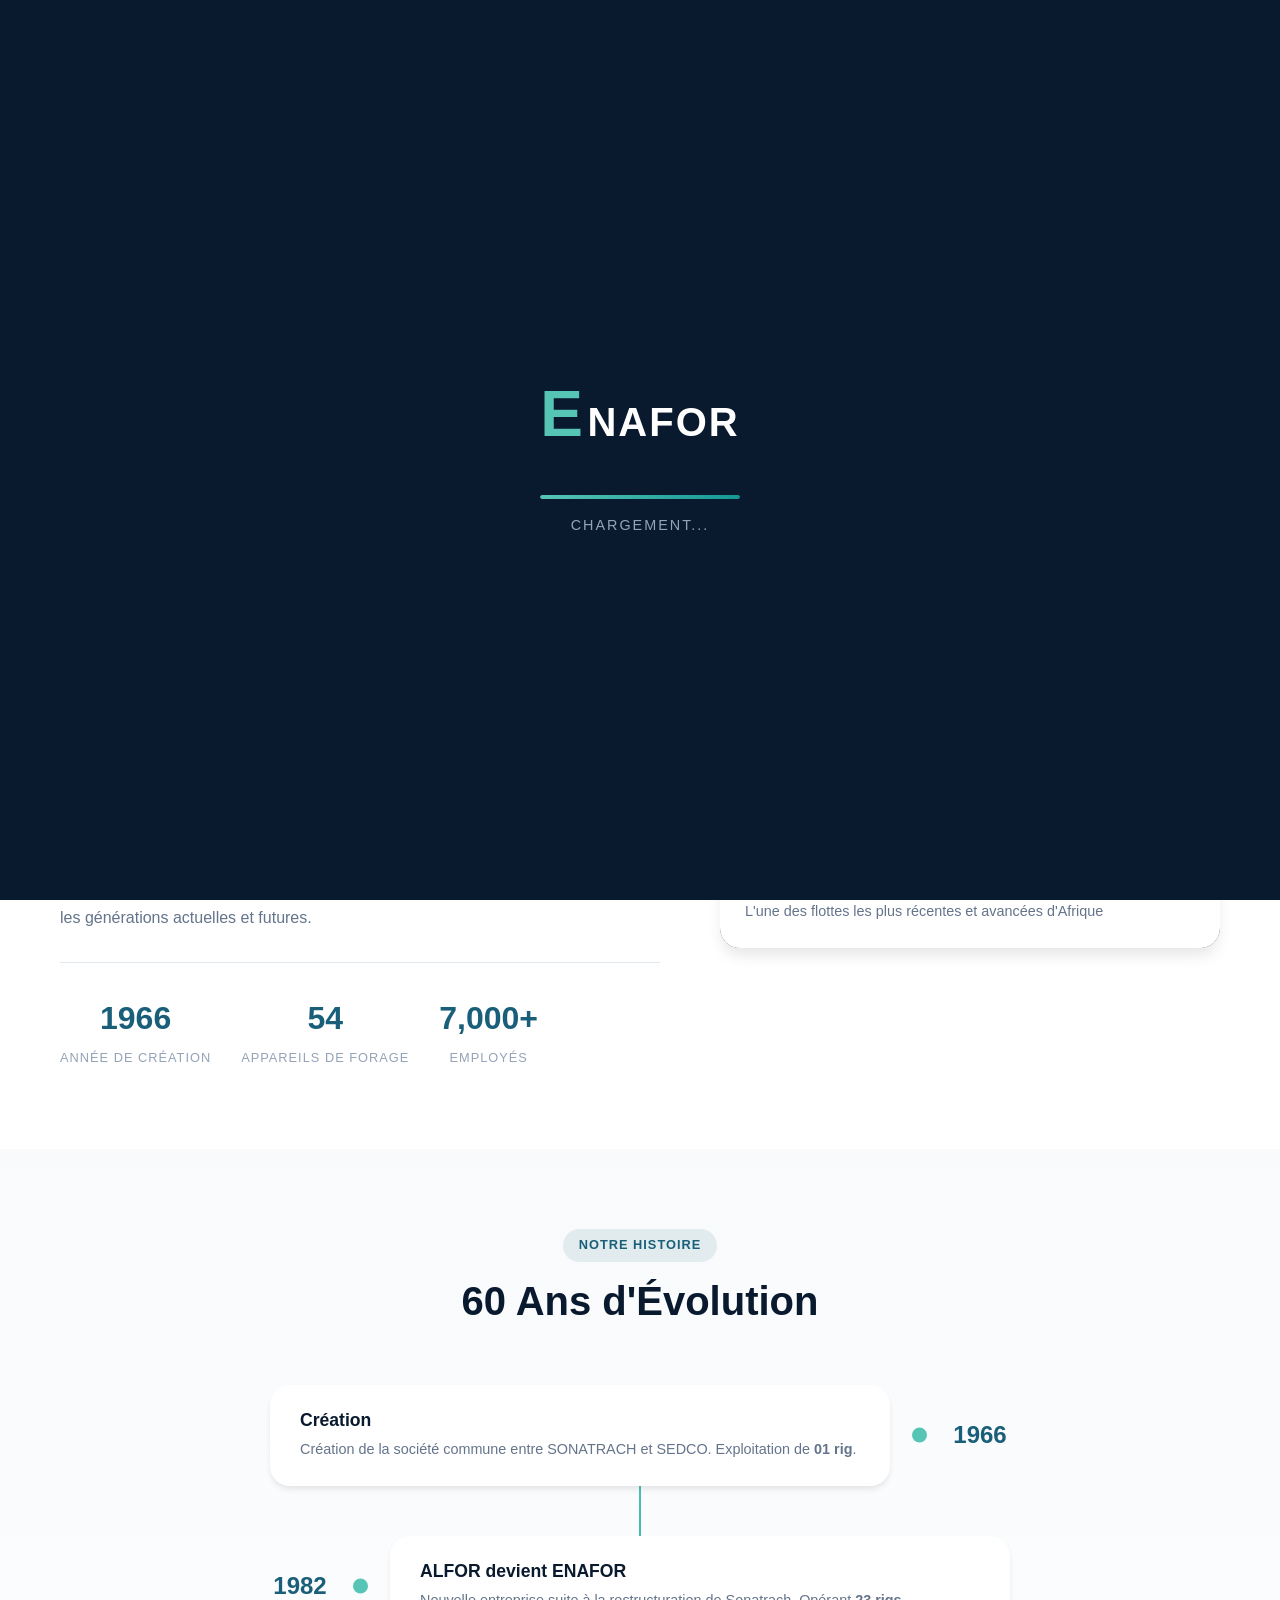
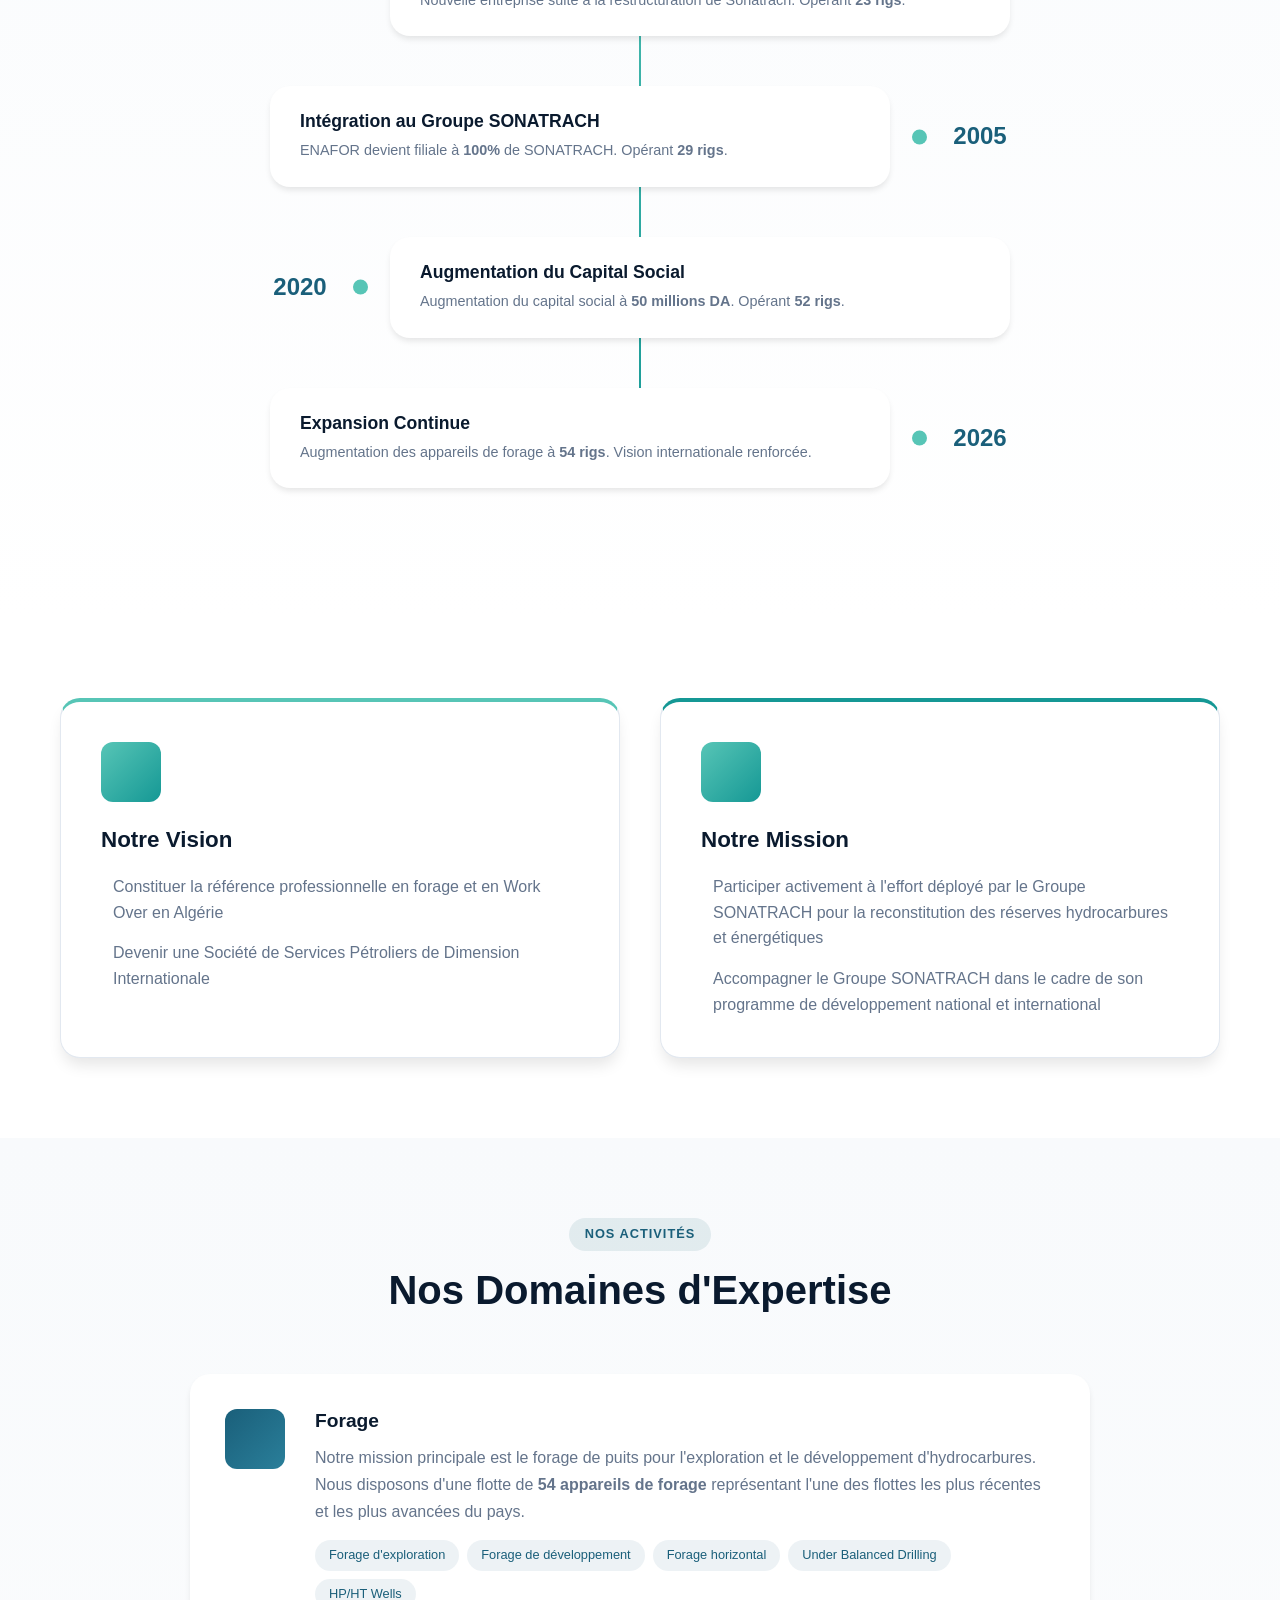
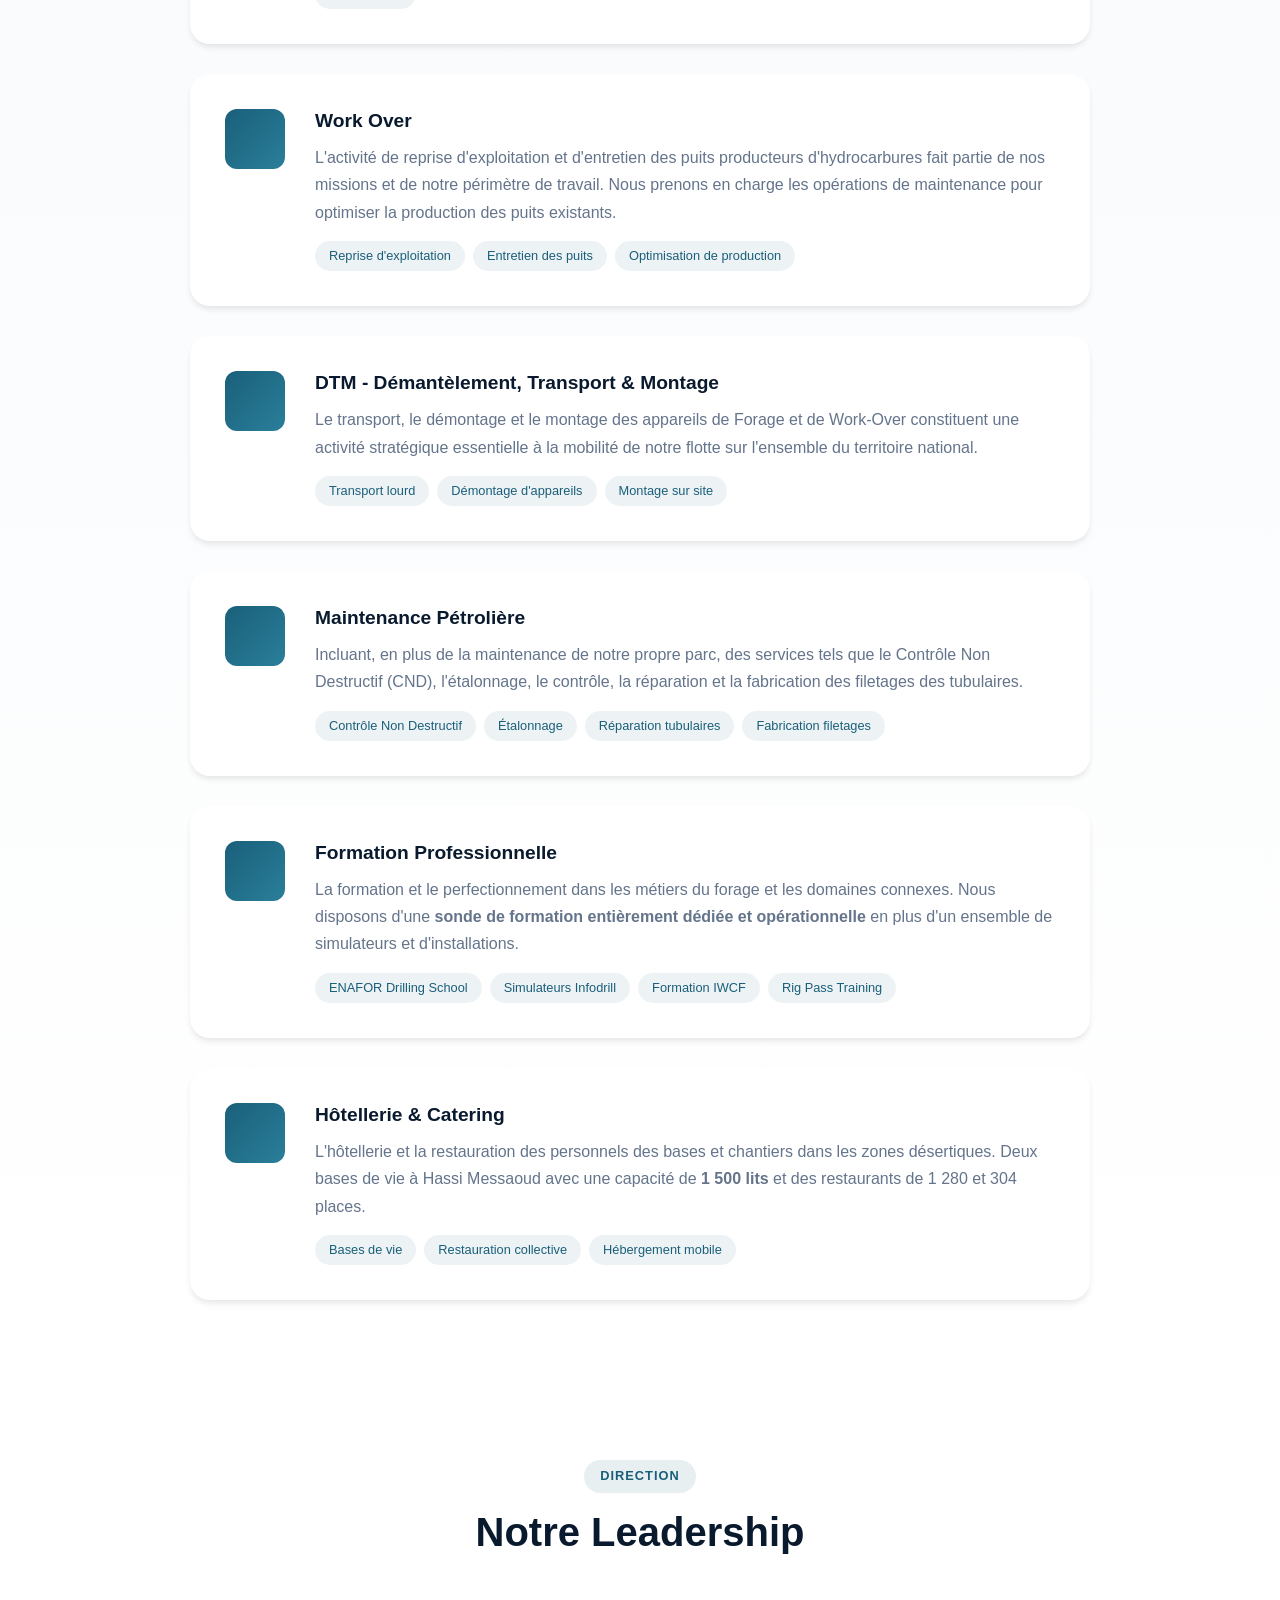
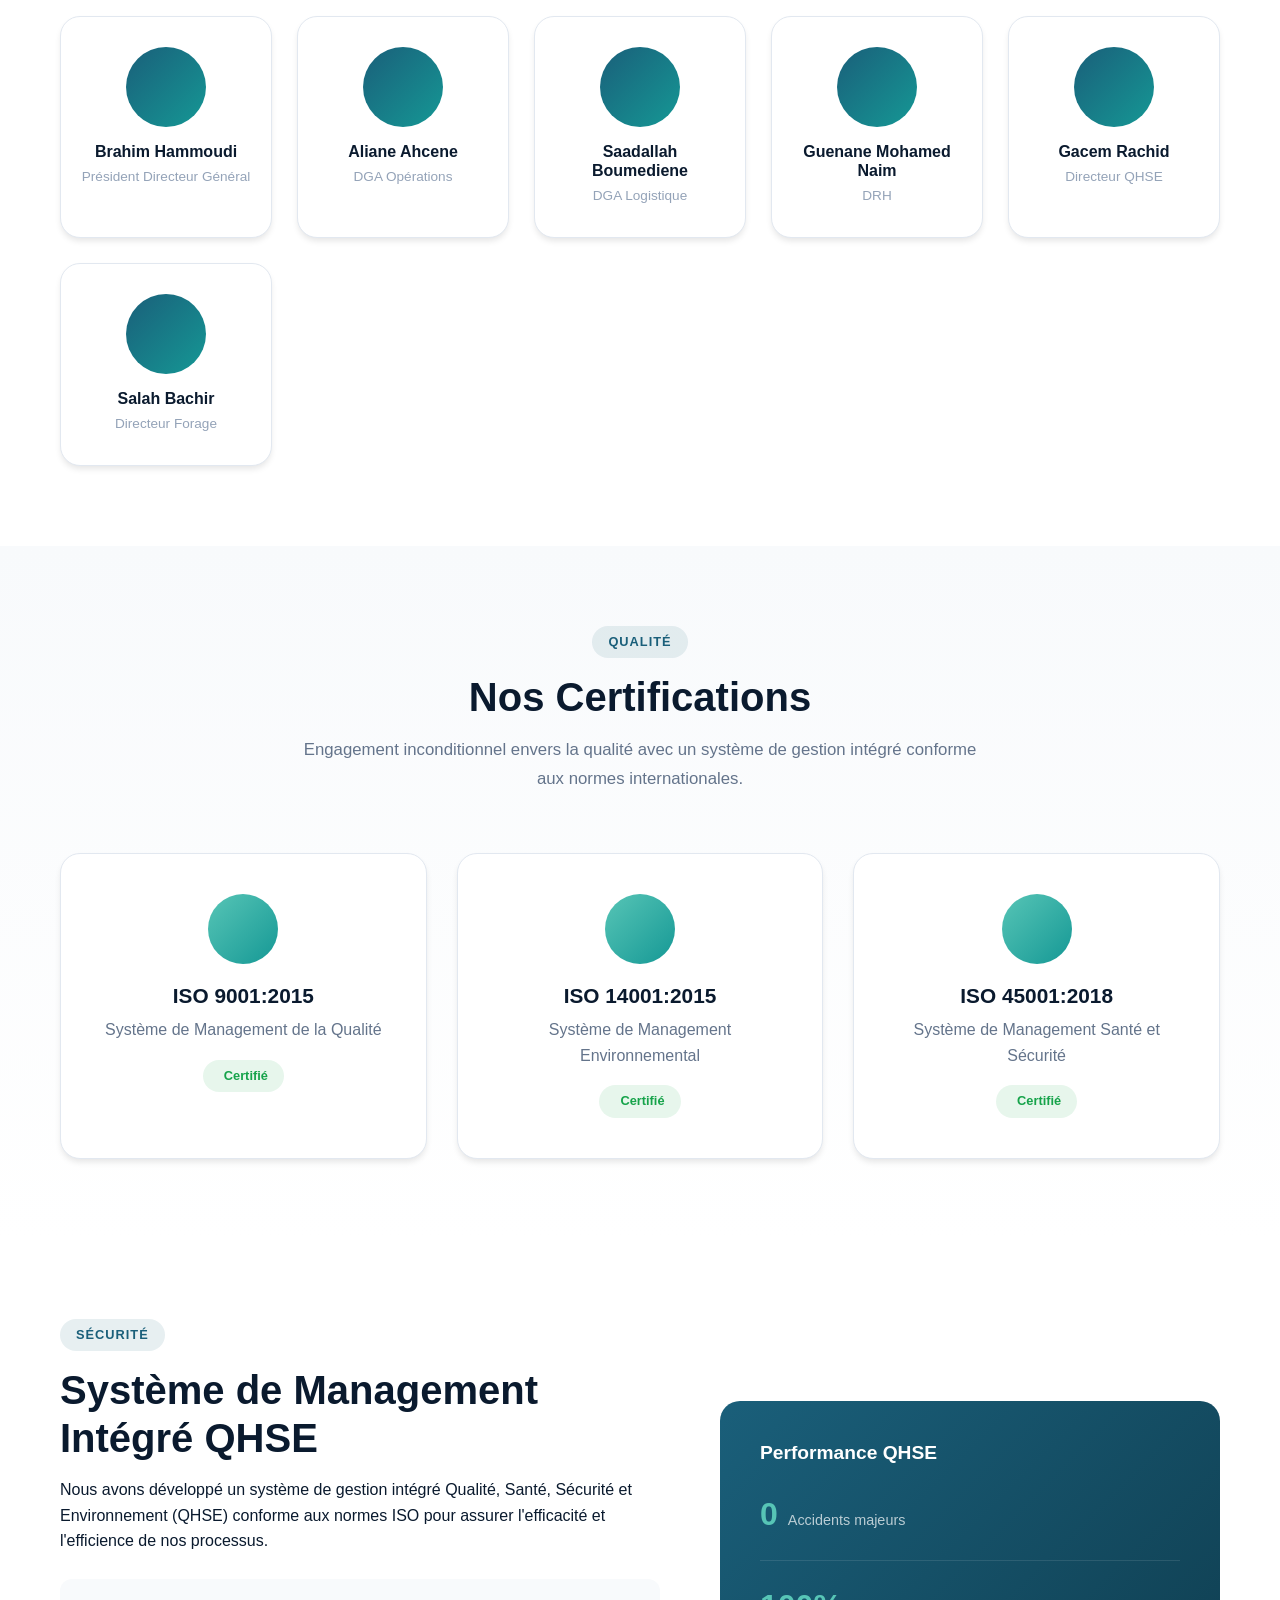
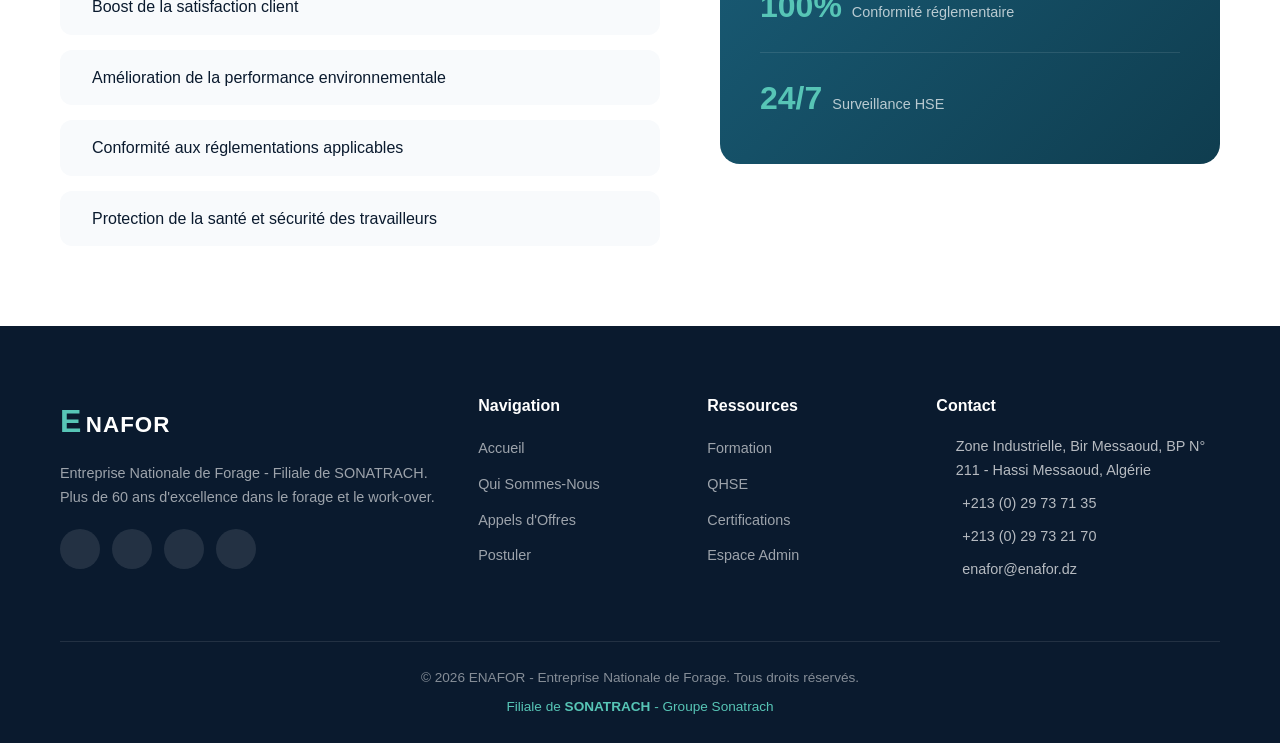
==== commit e8397a8f: "Update about.html" ====
--- a/about.html
+++ b/about.html
@@ -3,8 +3,10 @@
 <head>
     <meta charset="UTF-8">
     <meta name="viewport" content="width=device-width, initial-scale=1.0">
+       <meta http-equiv="Content-Security-Policy" content="default-src 'self'; font-src 'self' data: https://amore782.github.io;">
     <meta name="description" content="Découvrez ENAFOR - Entreprise Nationale de Forage. Notre histoire, mission, vision et valeurs. Filiale de SONATRACH depuis plus de 60 ans.">
     <meta name="keywords" content="ENAFOR, histoire, mission, vision, valeurs, SONATRACH, forage, Algérie">
+
     <title>Qui Sommes-Nous | ENAFOR - Espace Carrière</title>
     <link rel="stylesheet" href="style.css">
     <link rel="stylesheet" href="https://cdnjs.cloudflare.com/ajax/libs/font-awesome/6.4.0/css/all.min.css">
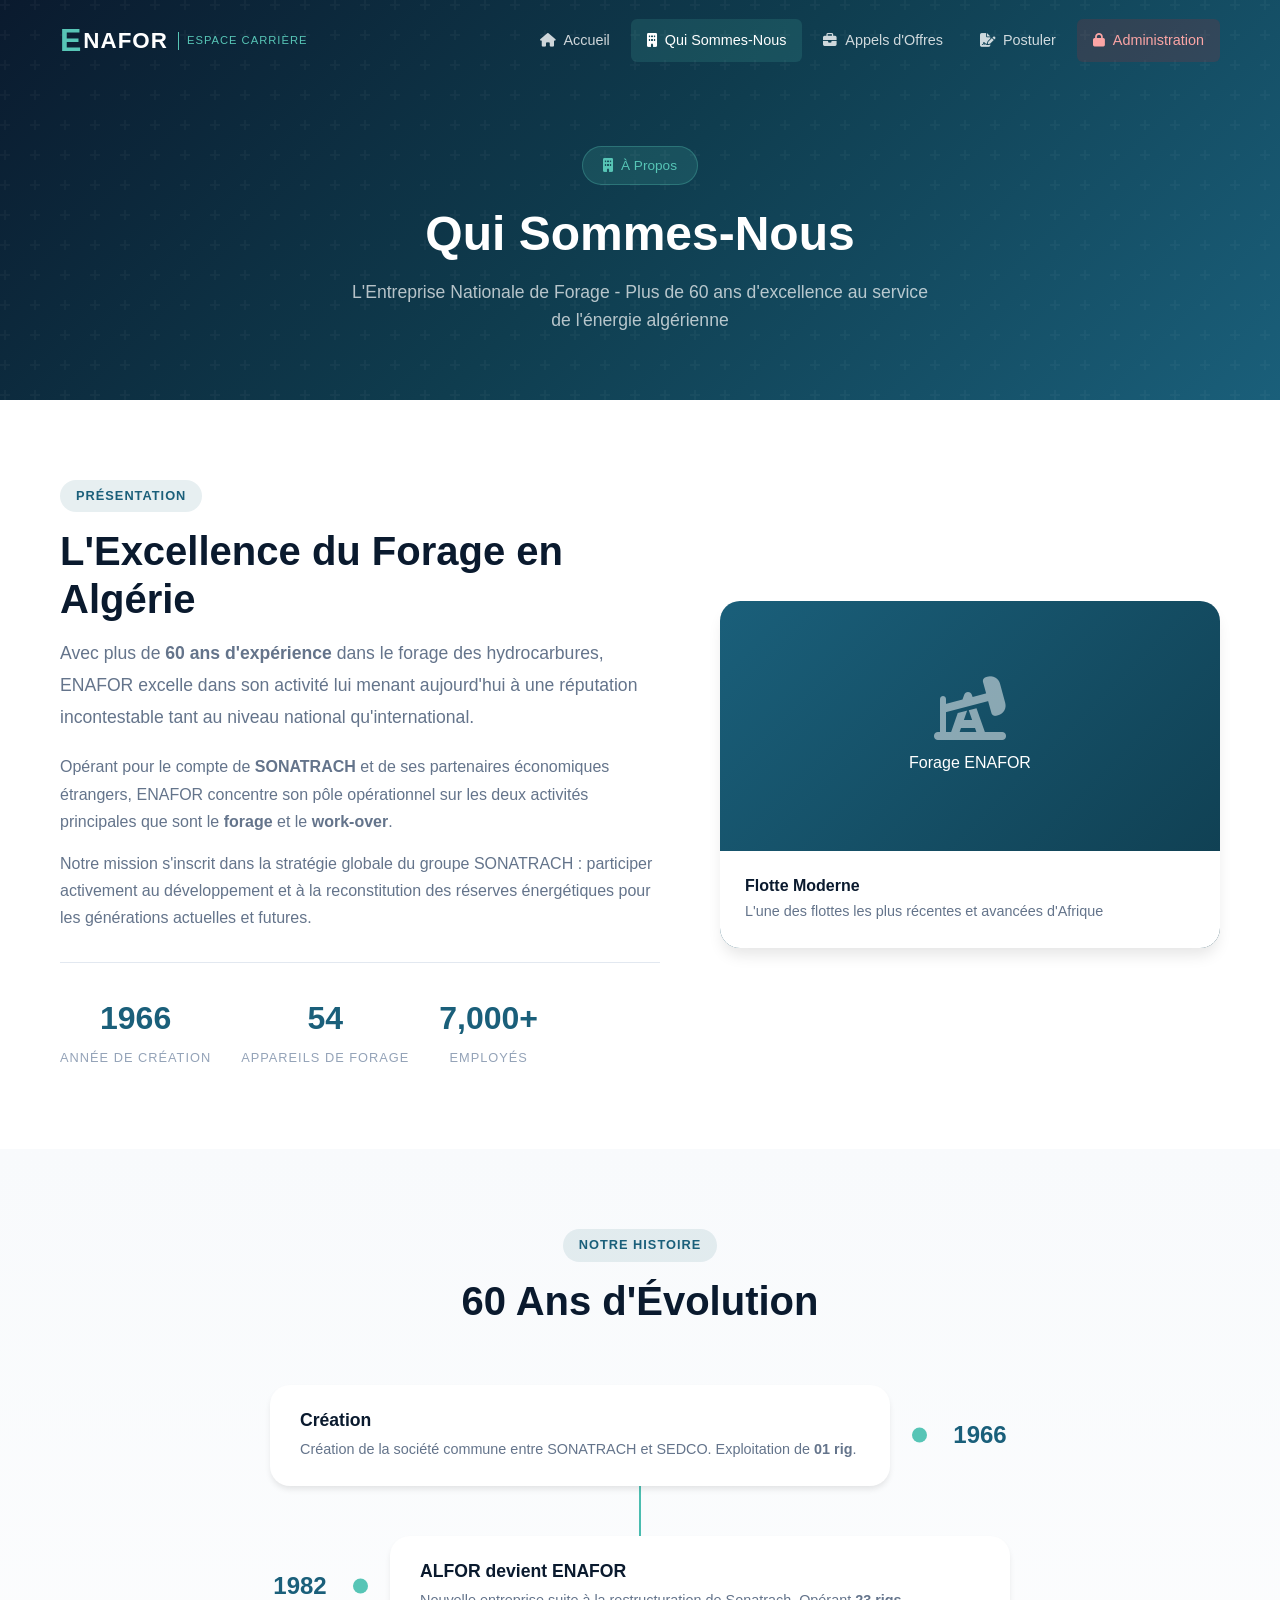
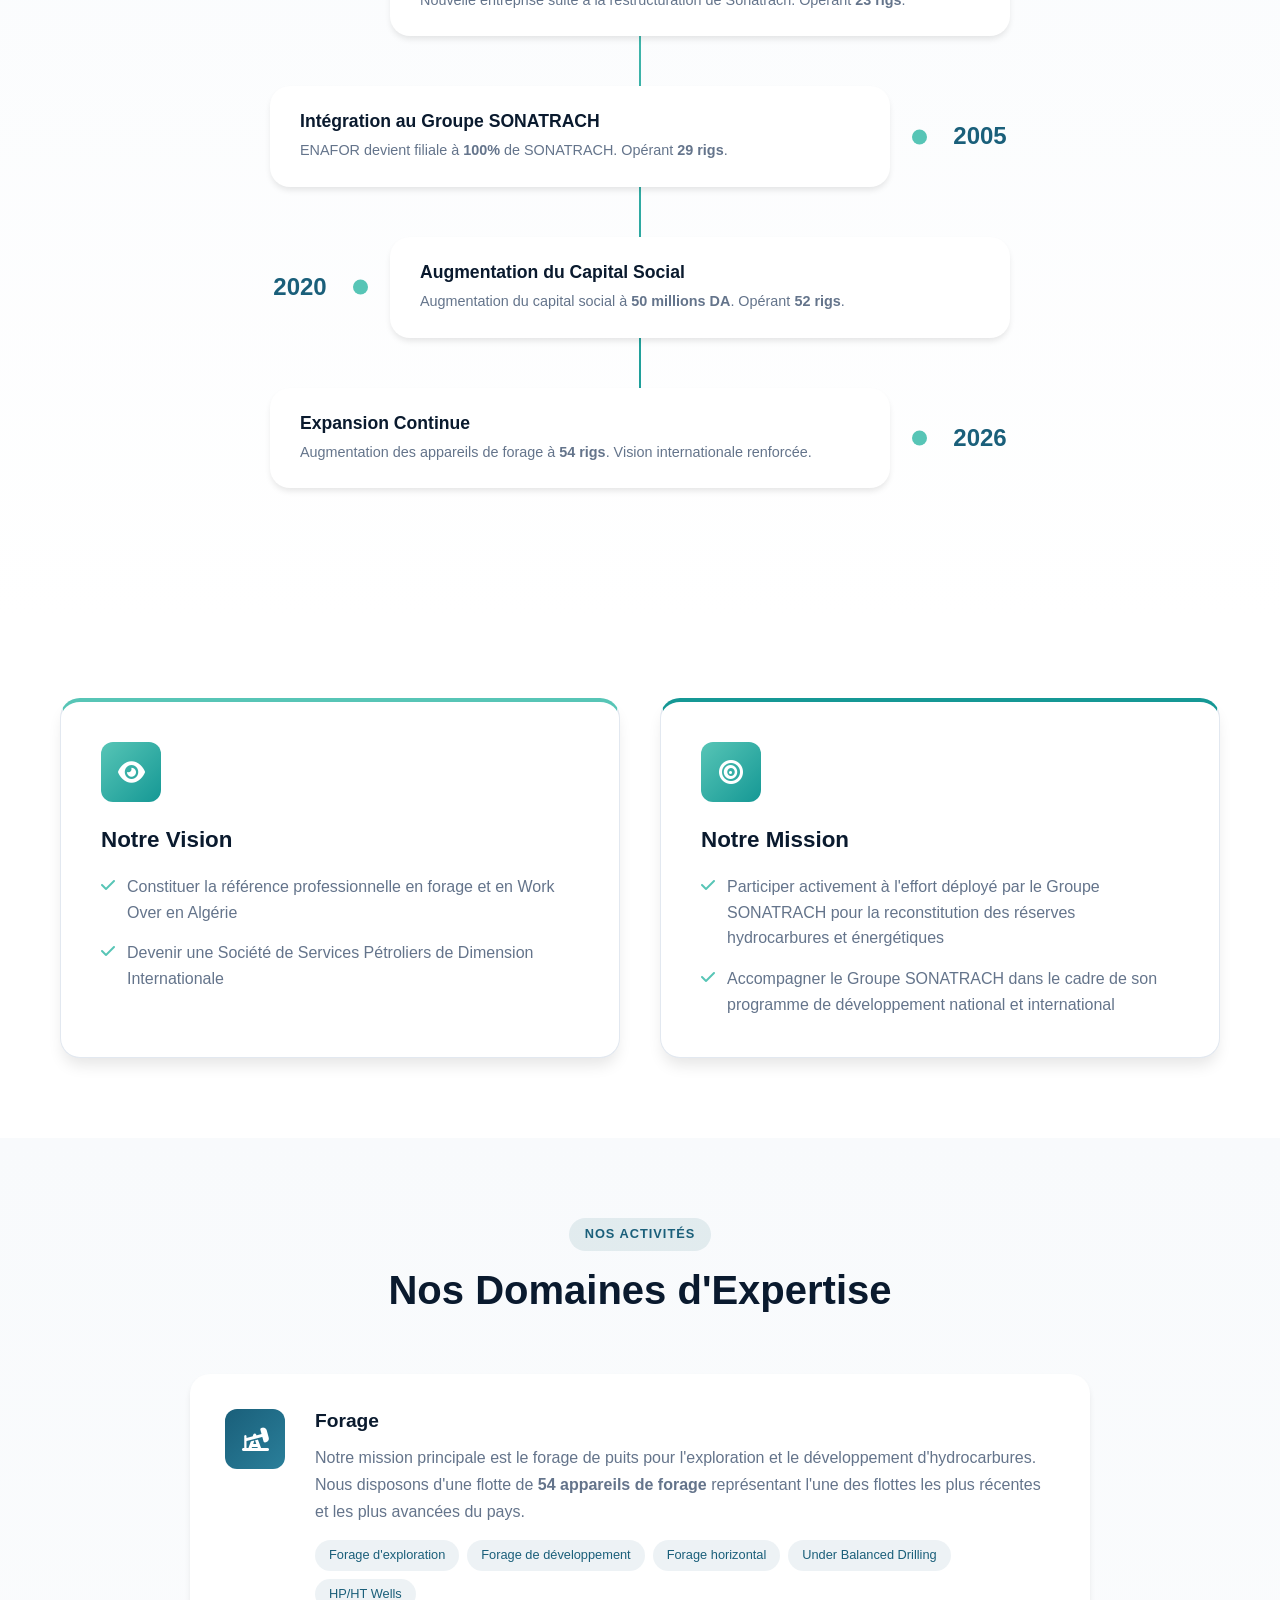
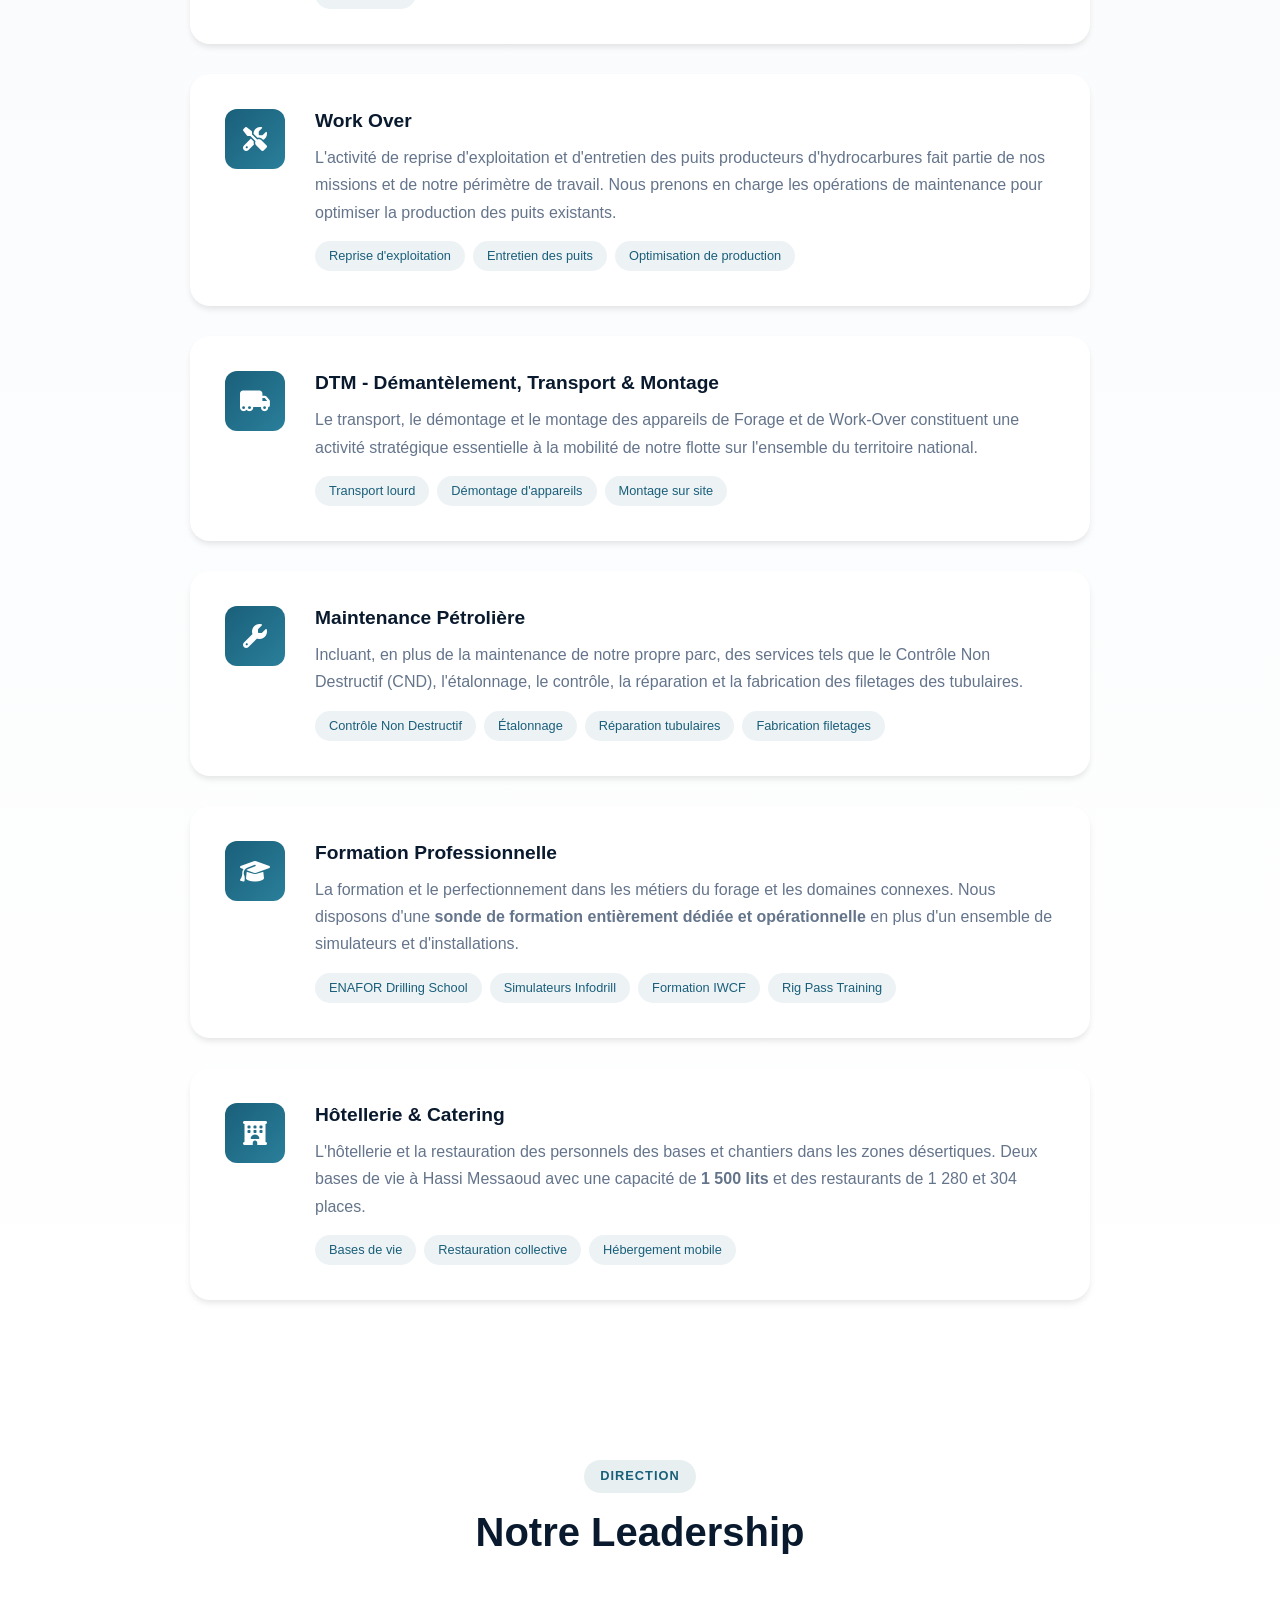
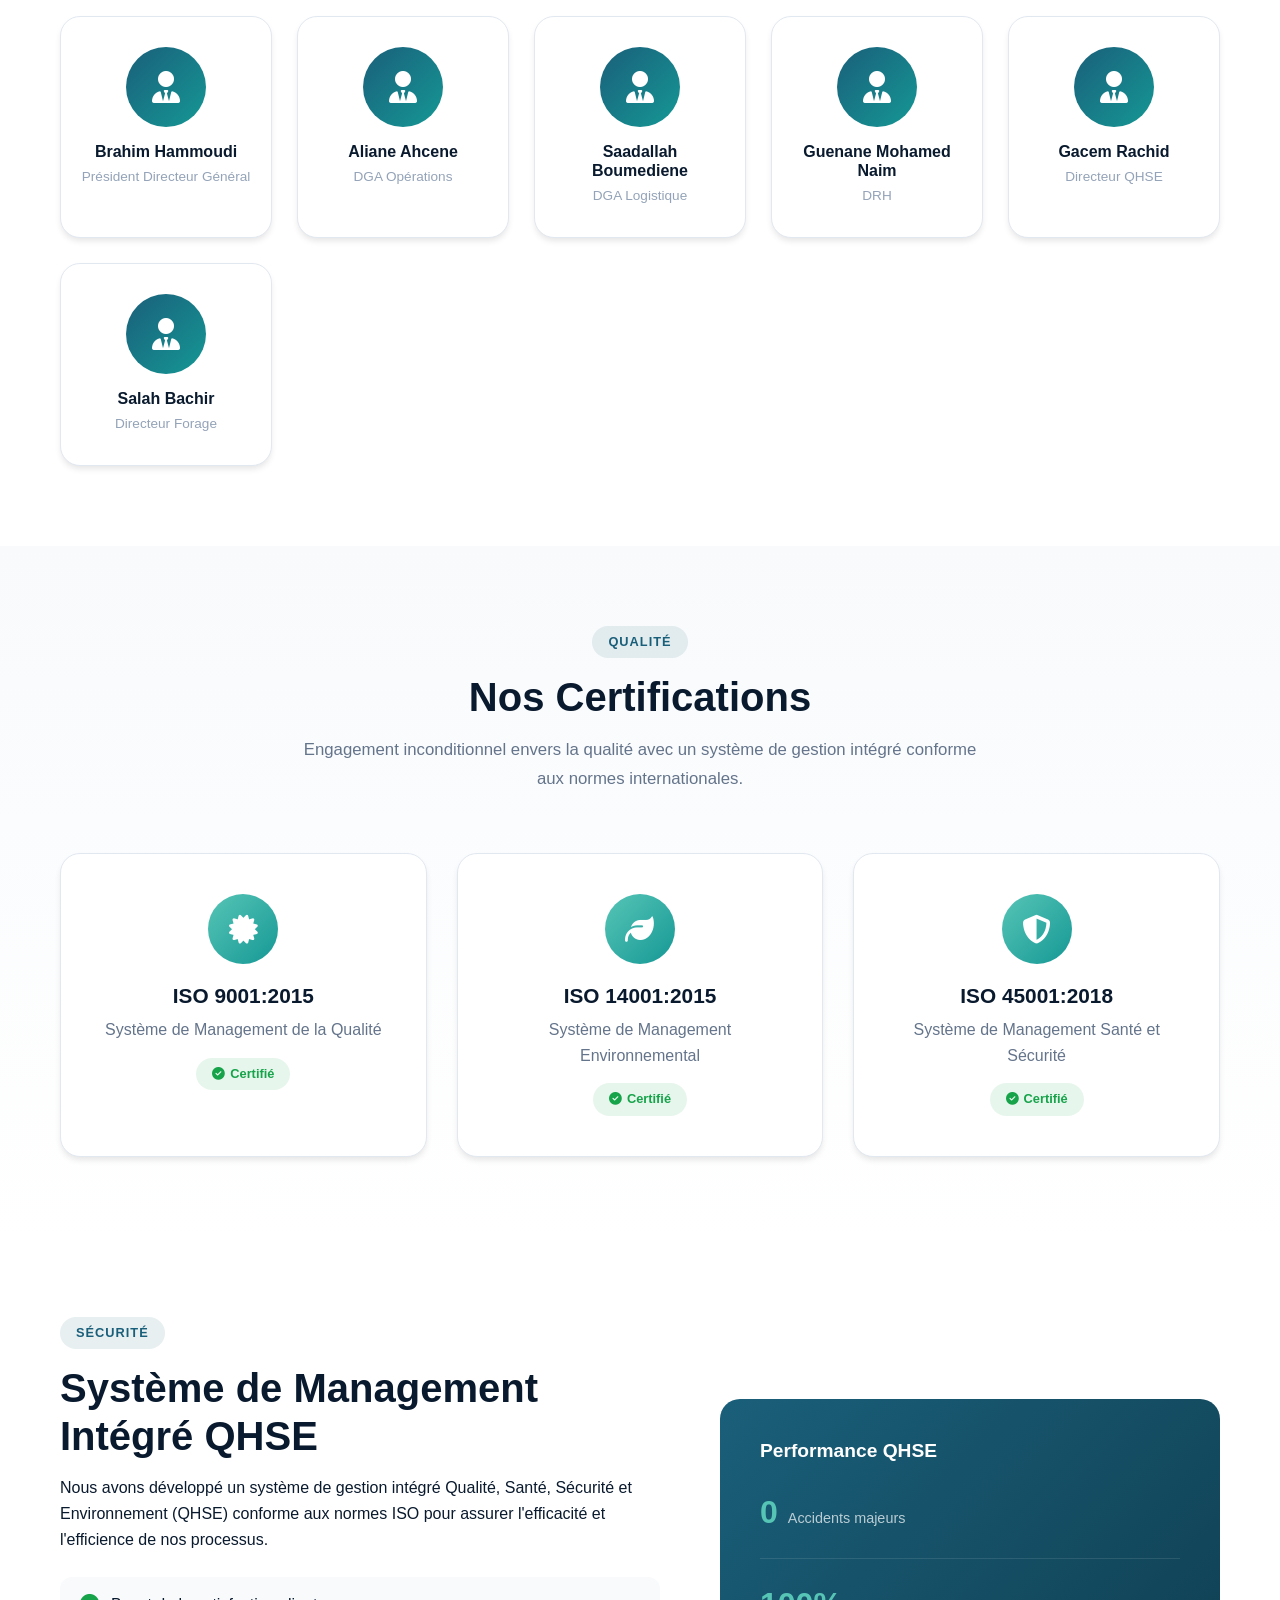
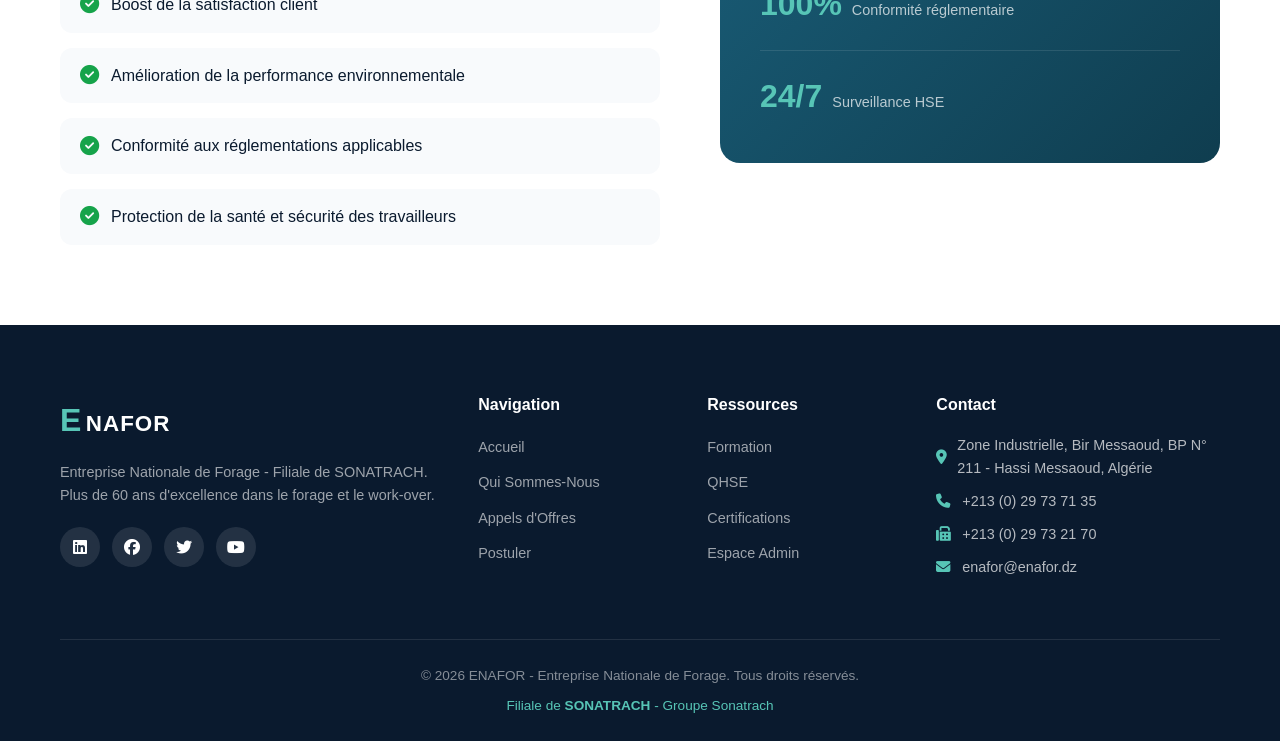
==== commit ed800779: "Remove Content-Security-Policy meta tag Removed Content-Security-Policy meta tag from about.html" ====
--- a/about.html
+++ b/about.html
@@ -3,7 +3,6 @@
 <head>
     <meta charset="UTF-8">
     <meta name="viewport" content="width=device-width, initial-scale=1.0">
-       <meta http-equiv="Content-Security-Policy" content="default-src 'self'; font-src 'self' data: https://amore782.github.io;">
     <meta name="description" content="Découvrez ENAFOR - Entreprise Nationale de Forage. Notre histoire, mission, vision et valeurs. Filiale de SONATRACH depuis plus de 60 ans.">
     <meta name="keywords" content="ENAFOR, histoire, mission, vision, valeurs, SONATRACH, forage, Algérie">
 
